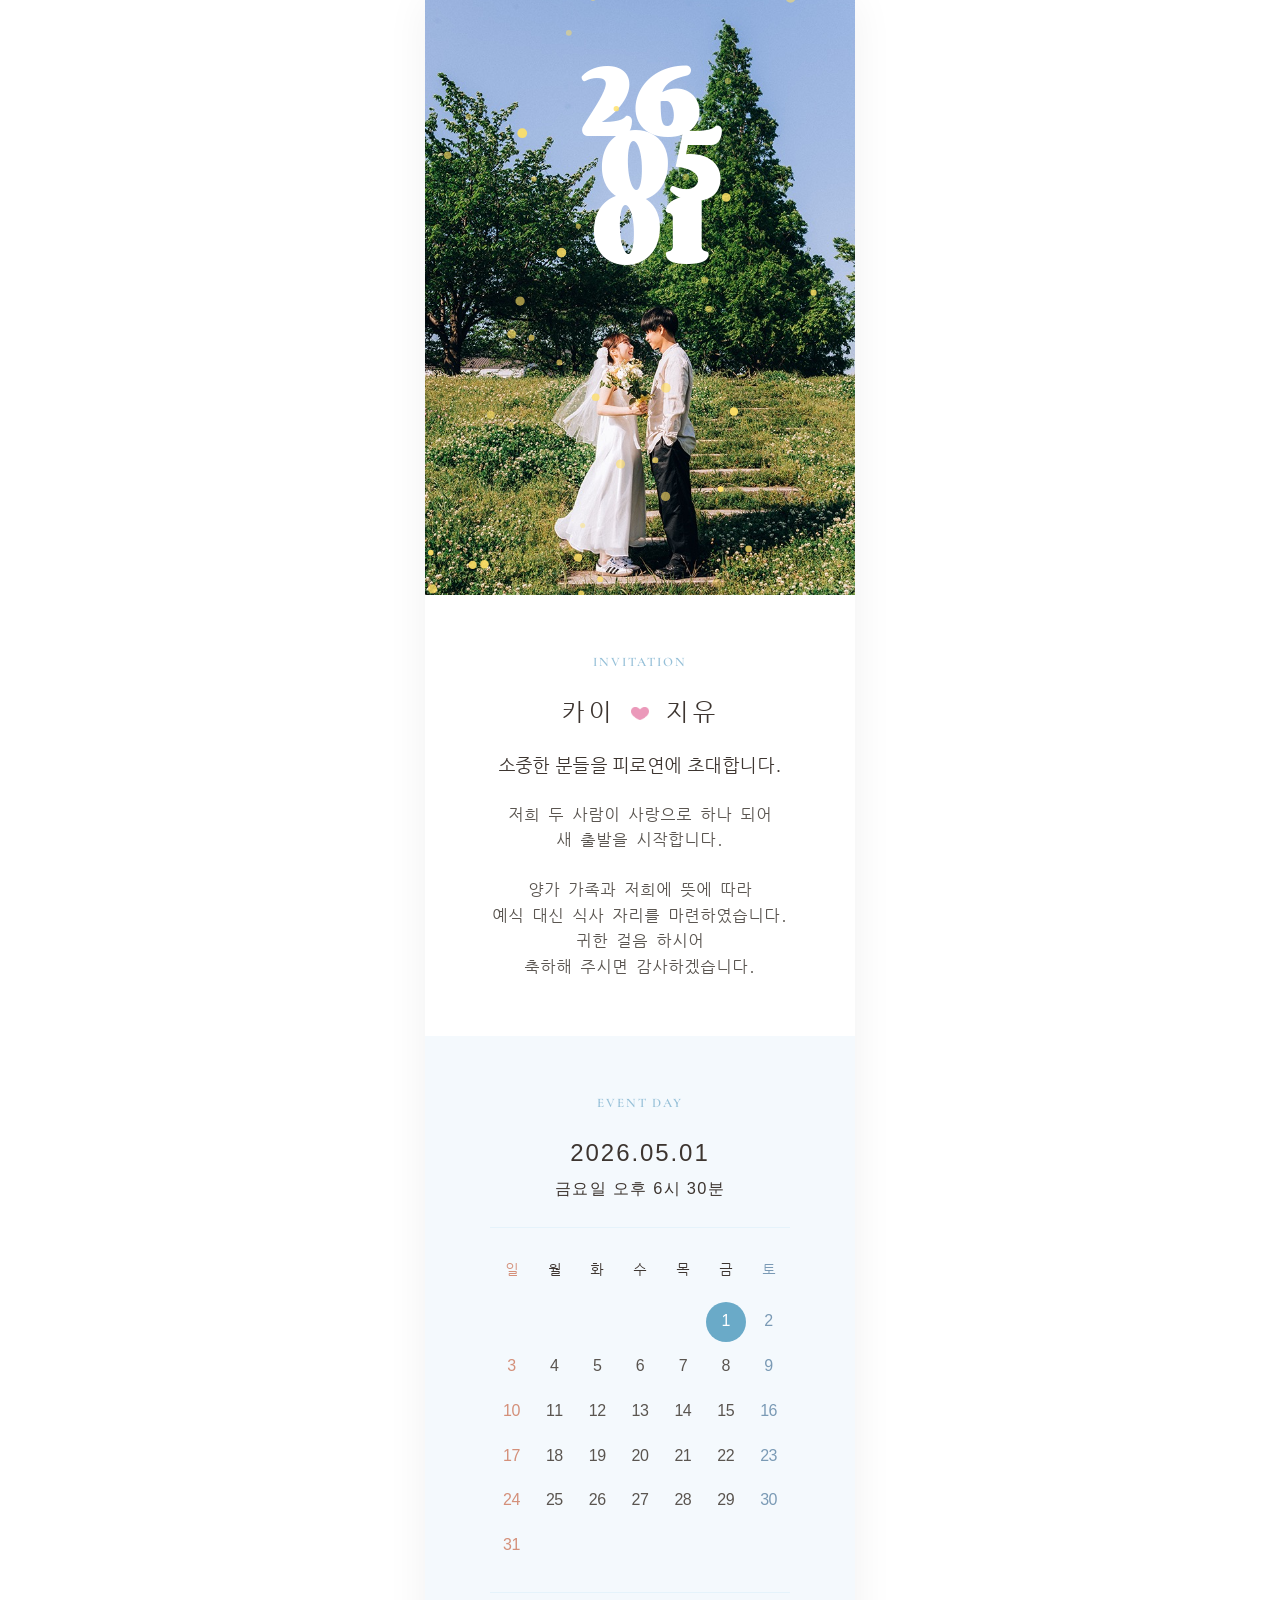
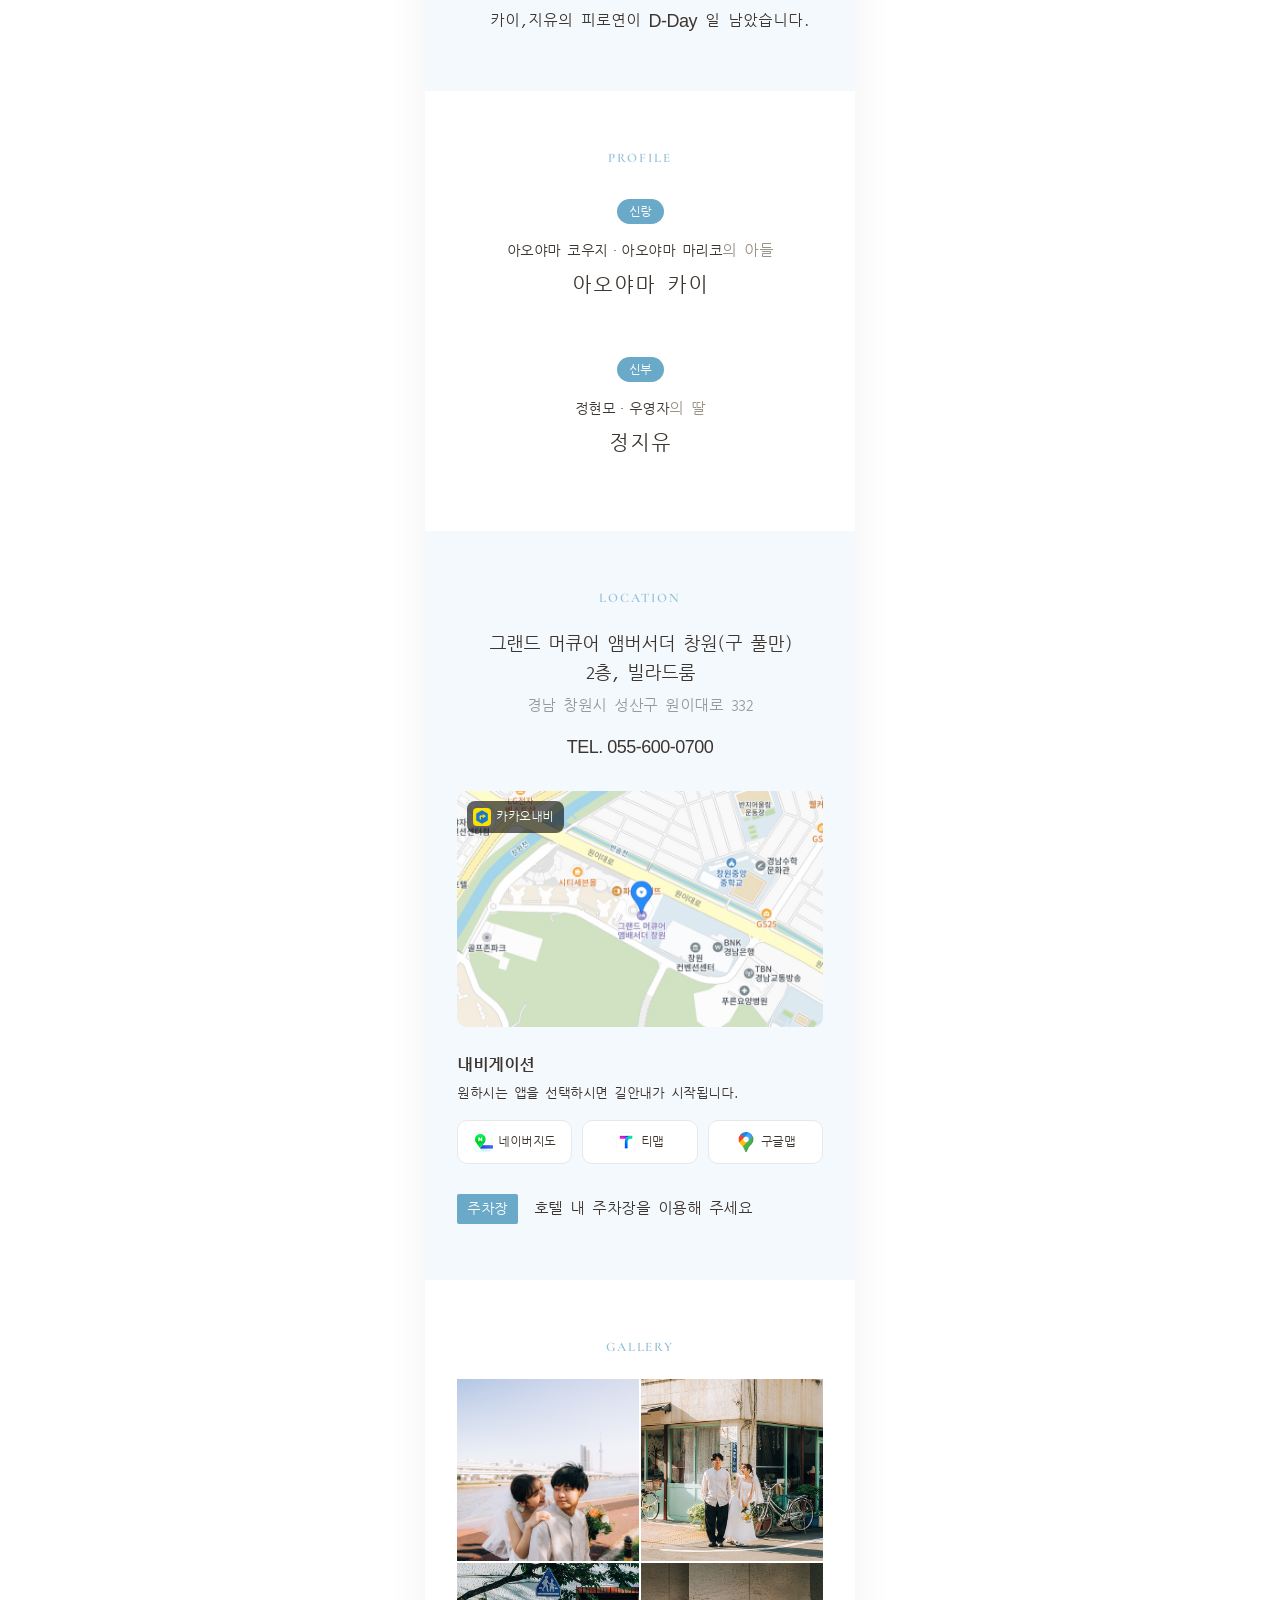
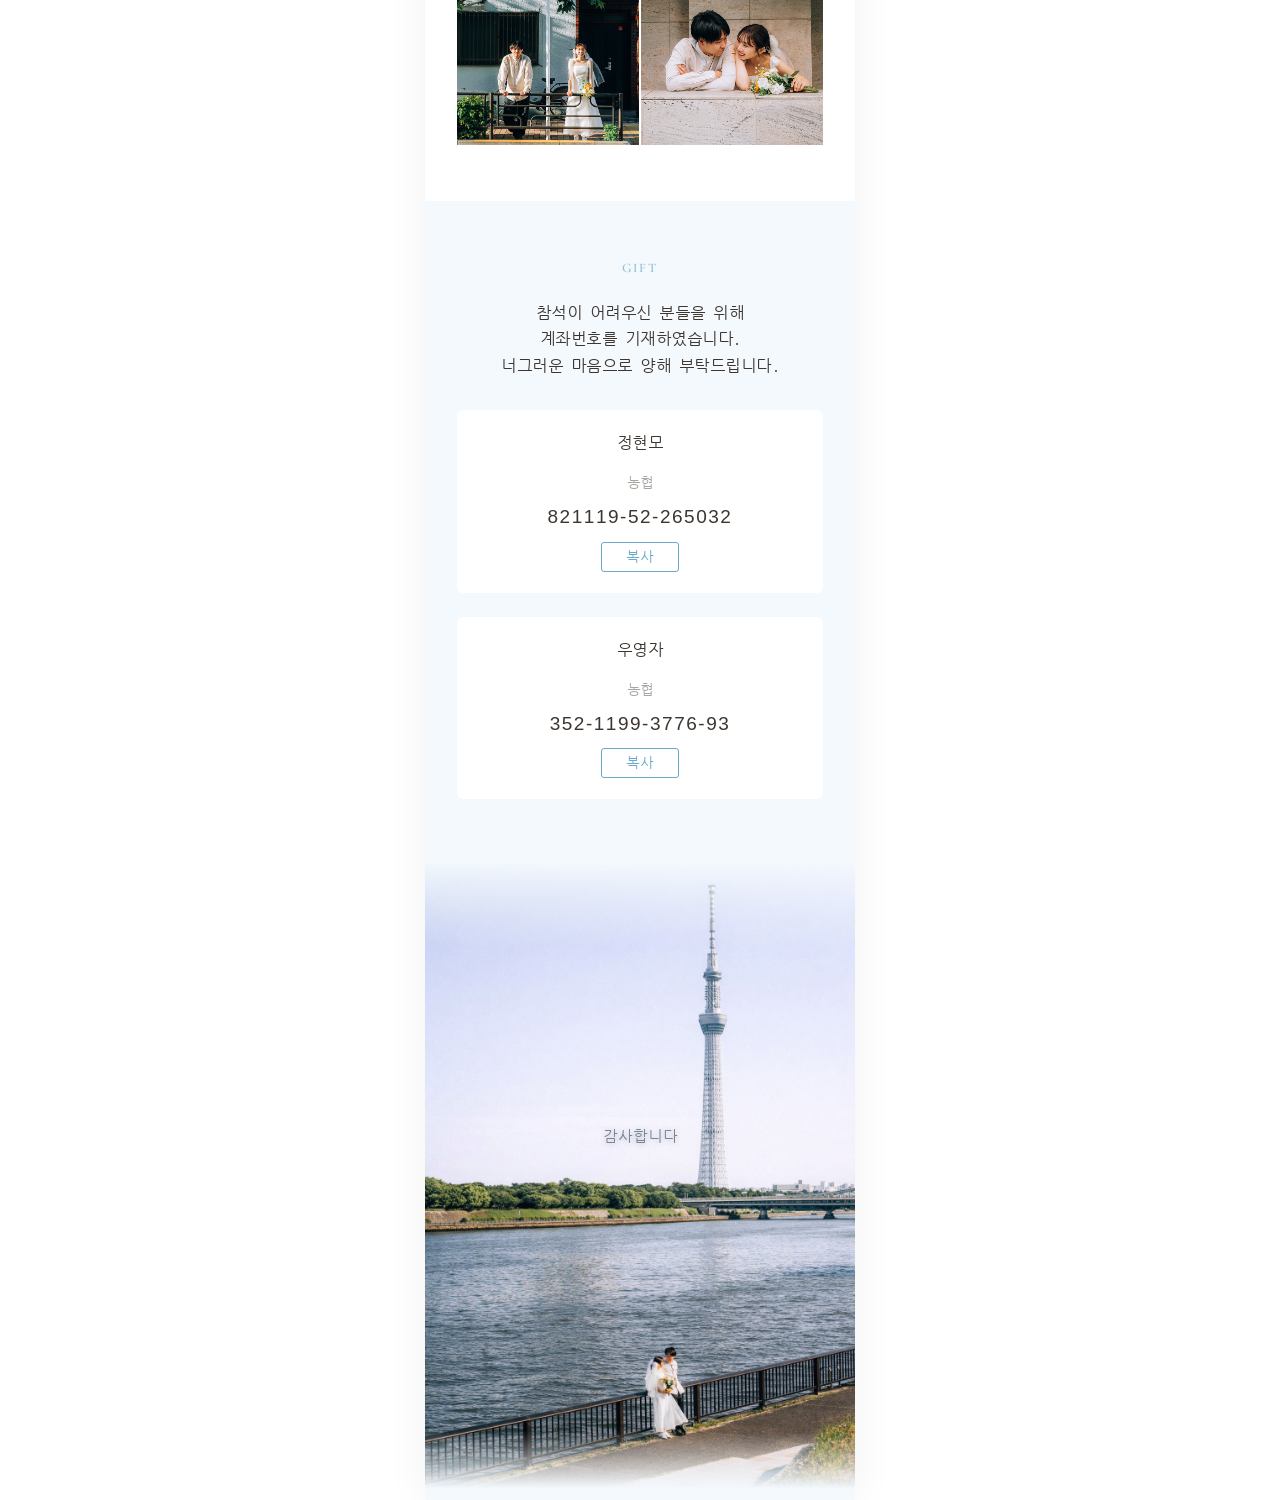
==== src/index.html @ 76d3a3c4 "fix: 가로 스크롤 차단 touch-action: pan-y 추가" ====
<!DOCTYPE html>
<html lang="ko">
<head>
  <meta charset="UTF-8">
  <meta name="viewport" content="width=device-width, initial-scale=1.0, maximum-scale=1.0, user-scalable=no">
  <meta name="format-detection" content="telephone=no">
  <title>피로연에 초대합니다</title>
  <meta name="description" content="아오야마카이♥정지유">
  <meta property="og:title" content="피로연에 초대합니다">
  <meta property="og:description" content="아오야마카이♥정지유">
  <meta property="og:type" content="website">
  <meta property="og:url" content="https://kaikai8812.github.io/marriageProject/">
  <meta property="og:image" content="https://kaikai8812.github.io/marriageProject/images/main.jpg">
  <link rel="icon" href="./images/heart.png" type="image/png">
  <link rel="preconnect" href="https://fonts.googleapis.com">
  <link rel="preconnect" href="https://fonts.gstatic.com" crossorigin>
  <link href="https://fonts.googleapis.com/css2?family=Cormorant+Garamond:ital,wght@0,300;0,400;0,500;1,300&family=Corben:wght@400;700&display=swap" rel="stylesheet">
  <link rel="stylesheet" href="style.css?v=33">
</head>
<body>
  <div class="wrapper">

    <!-- ===== カバー ===== -->
    <section id="cover">
      <div class="cover-photo">
        <canvas id="particles-canvas"></canvas>
        <div class="cover-photo-placeholder"></div>
        <div class="cover-date-overlay">
          <span>26</span>
          <span>05</span>
          <span>01</span>
        </div>
      </div>
    </section>

    <!-- ===== 挨拶 ===== -->
    <section id="greeting">
      <div class="fade-in">
        <p class="cover-label">INVITATION</p>
        <div class="cover-names">
          <span>카이</span>
          <img src="./images/heart.png" class="cover-heart" alt="♥">
          <span>지유</span>
        </div>
        <p class="cover-date">소중한 분들을 피로연에 초대합니다.</p>
        <div class="greeting-body">
          <p>
            저희 두 사람이 사랑으로 하나 되어<br>
            새 출발을 시작합니다.
          </p>
          <p>
            양가 가족과 저희에 뜻에 따라<br>
            예식 대신 식사 자리를 마련하였습니다.<br>
            귀한 걸음 하시어<br>
            축하해 주시면 감사하겠습니다.
          </p>
        </div>
      </div>
    </section>

    <!-- ===== カレンダー ===== -->
    <section id="calendar">
      <div class="fade-in">
      <h2 class="section-eng">EVENT DAY</h2>
      <p class="calendar-date-text">2026.05.01<br><span class="calendar-date-sub">금요일 오후 6시 30분</span></p>
      <div class="mini-calendar">
        <div class="cal-weekdays">
          <span class="sun">일</span><span>월</span><span>화</span><span>수</span><span>목</span><span>금</span><span class="sat">토</span>
        </div>
        <div class="cal-days">
          <span class="sun"></span><span></span><span></span><span></span><span></span><span>1</span><span class="sat">2</span>
          <span class="sun">3</span><span>4</span><span>5</span><span>6</span><span>7</span><span>8</span><span class="sat">9</span>
          <span class="sun">10</span><span>11</span><span>12</span><span>13</span><span>14</span><span>15</span><span class="sat">16</span>
          <span class="sun">17</span><span>18</span><span>19</span><span>20</span><span>21</span><span>22</span><span class="sat">23</span>
          <span class="sun">24</span><span>25</span><span>26</span><span>27</span><span>28</span><span>29</span><span class="sat">30</span>
          <span class="sun">31</span><span></span><span></span><span></span><span></span><span></span><span></span>
        </div>
      </div>
      <div class="countdown-inline">
        <span>카이,지유의 피로연이</span>
        <strong id="d-day">---</strong>
        <span>일 남았습니다.</span>
      </div>
      </div>
    </section>

    <!-- ===== プロフィール ===== -->
    <section id="profile">
      <div class="fade-in">
        <h2 class="section-eng">PROFILE</h2>

        <!-- 신랑 -->
        <div class="profile-card">
          <span class="couple-label">신랑</span>
          <p class="profile-parents"><span class="parent-name">아오야마 코우지·아오야마 마리코</span>의 아들</p>
          <p class="profile-person-name">아오야마 카이</p>
        </div>


        <!-- 신부 -->
        <div class="profile-card">
          <span class="couple-label">신부</span>
          <p class="profile-parents"><span class="parent-name">정현모·우영자</span>의 딸</p>
          <p class="profile-person-name">정지유</p>
        </div>

      </div>
    </section>

    <!-- ===== 式場案内 ===== -->
    <section id="location">
      <div class="fade-in">
      <h2 class="section-eng">LOCATION</h2>
      <h3 class="location-name">그랜드 머큐어 앰버서더 창원(구 풀만)<br>2층, 빌라드룸</h3>
      <p class="location-address">경남 창원시 성산구 원이대로 332</p>
      <p class="location-tel"><a href="tel:0556000700">TEL. 055-600-0700</a></p>
      <a class="map-preview" href="https://kko.to/2VuGNEzDp4" target="_blank">
        <img src="./images/map.jpg" class="map-img" alt="지도">
        <div class="map-label">
          <img src="./images/icon-kakao.png" class="map-label-icon" alt="">카카오내비
        </div>
      </a>
      <div class="map-nav-section">
        <p class="map-nav-title">내비게이션</p>
        <p class="map-nav-desc">원하시는 앱을 선택하시면 길안내가 시작됩니다.</p>
        <div class="map-buttons">
          <a class="map-btn" href="https://naver.me/GIIjkpR5" target="_blank">
            <img src="./images/icon-naver.png" class="map-btn-img" alt="네이버지도">네이버지도
          </a>
          <a class="map-btn" href="https://tmap.life/2360be5f" target="_blank">
            <img src="./images/icon-tmap.png" class="map-btn-img" alt="티맵">티맵
          </a>
          <a class="map-btn" href="https://maps.app.goo.gl/2uNRHxqVpG1D1JYB9?g_st=ic" target="_blank">
            <img src="./images/icon-google.png" class="map-btn-img" alt="구글맵">구글맵
          </a>
        </div>
      </div>
      <div class="location-access">
        <div class="access-item">
          <span class="access-label">주차장</span>
          <span>호텔 내 주차장을 이용해 주세요</span>
        </div>
      </div>
      </div>
    </section>

    <!-- ===== ギャラリー ===== -->
    <section id="gallery">
      <div class="fade-in">
      <h2 class="section-eng">GALLERY</h2>
      <div class="gallery-grid">
        <div class="gallery-item"><img src="./images/gallery1.jpg" alt="갤러리 사진 1"></div>
        <div class="gallery-item"><img src="./images/gallery2.jpg" alt="갤러리 사진 2"></div>
        <div class="gallery-item"><img src="./images/gallery3.jpg" alt="갤러리 사진 3"></div>
        <div class="gallery-item"><img src="./images/gallery4.jpg" alt="갤러리 사진 4"></div>
      </div>
      </div>
    </section>

    <!-- ===== ご祝儀 ===== -->
    <section id="account" style="background-color: #f4f9fd;">
      <div class="fade-in">
      <h2 class="section-eng">GIFT</h2>
      <p class="account-desc">참석이 어려우신 분들을 위해<br>계좌번호를 기재하였습니다.<br>너그러운 마음으로 양해 부탁드립니다.</p>
      <div class="account-list">
        <div class="account-row" style="background-color: #ffffff;">
          <p class="account-holder">정현모</p>
          <p class="account-bank">농협</p>
          <p class="account-number">821119-52-265032</p>
          <button class="copy-btn" data-copy="821119-52-265032">복사</button>
        </div>
        <div class="account-row" style="background-color: #ffffff;">
          <p class="account-holder">우영자</p>
          <p class="account-bank">농협</p>
          <p class="account-number">352-1199-3776-93</p>
          <button class="copy-btn" data-copy="352-1199-3776-93">복사</button>
        </div>
      </div>
      </div>
    </section>

    <!-- ===== フッター ===== -->
    <footer id="footer">
      <img src="./images/footer2.jpg" class="footer-bg" alt="">
      <p class="footer-thanks">감사합니다</p>
    </footer>

  </div>

  <!-- ===== 라이트박스 ===== -->
  <div id="lightbox" class="lightbox">
    <button class="lightbox-close" id="lightbox-close">&#10005;</button>
    <img id="lightbox-img" src="" alt="">
  </div>

  <script src="script.js?v=12"></script>
</body>
</html>
---- src/style.css ----
/* ===== 폰트 ===== */
@font-face {
  font-family: 'NanumGothicCoding';
  src: url('./fonts/NanumGothicCoding-Regular.ttf') format('truetype');
  font-weight: 400;
  font-style: normal;
}

@font-face {
  font-family: 'NanumGothicCoding';
  src: url('./fonts/NanumGothicCoding-Bold.ttf') format('truetype');
  font-weight: 700;
  font-style: normal;
}

/* ===== 리셋·공통 ===== */
*,
*::before,
*::after {
  margin: 0;
  padding: 0;
  box-sizing: border-box;
}

html {
  font-size: 20px;
  scroll-behavior: smooth;
  -webkit-text-size-adjust: 100%;
  background-color: #fff;
  margin: 0;
  padding: 0;
  overflow-x: hidden;
}

body {
  font-family: "NanumGothicCoding", sans-serif;
  color: #4a4a4a;
  background-color: #fff;
  font-weight: 400;
  line-height: 1.8;
  letter-spacing: -0.5px;
  -webkit-font-smoothing: antialiased;
  margin: 0;
  padding: 0;
  overflow-x: hidden;
  touch-action: pan-y;
}

img {
  max-width: 100%;
  height: auto;
  display: block;
}

button {
  font-family: inherit;
  cursor: pointer;
  border: none;
  background: none;
}

/* ===== ラッパー（モバイル幅に制限） ===== */
.wrapper {
  max-width: 430px;
  margin: 0 auto;
  background-color: #f4f9fd;
  min-height: 100vh;
  box-shadow: 0 0 40px rgba(0, 0, 0, 0.06);
  overflow: hidden;
}

/* ===== 共通パーツ ===== */
section {
  padding: 2.8rem 1.6rem;
  position: relative;
  z-index: 1;
  background-color: inherit;
  display: block;
  margin: 0;
}

.section-eng {
  font-family: "Cormorant Garamond", serif;
  font-weight: 600;
  font-size: 0.65rem;
  letter-spacing: 0.15em;
  text-align: center;
  color: #96c0d8;
  margin-bottom: 1rem;
}

.divider-icon {
  text-align: center;
  font-size: 0.7rem;
  color: #b8d8eb;
  margin-bottom: 2rem;
  letter-spacing: 0.2em;
}

/* ===== フェードインアニメーション ===== */
.fade-in {
  opacity: 0;
  transform: translateY(30px);
  transition: opacity 1s ease, transform 1s ease;
}

.fade-in.visible {
  opacity: 1;
  transform: translateY(0);
}

/* ===== カバー ===== */
#cover {
  padding: 0;
  text-align: center;
  position: -webkit-sticky;
  position: sticky;
  top: 0;
  z-index: 0;
  will-change: transform;
  transform: translateZ(0);
}

.cover-photo {
  width: 100%;
  overflow: hidden;
  position: relative;
}

#particles-canvas {
  position: absolute;
  top: 0;
  left: 0;
  width: 100%;
  height: 100%;
  pointer-events: none;
  z-index: 1;
}

.cover-photo-placeholder {
  width: 100%;
  aspect-ratio: 3 / 4.15;
  background: url('./images/main.jpg') center center / cover no-repeat;
}

.cover-date-overlay {
  position: absolute;
  top: 27%;
  left: 50%;
  transform: translate(-50%, -50%);
  display: flex;
  flex-direction: column;
  color: #fff;
  -webkit-font-smoothing: antialiased;
}

.cover-date-overlay span {
  font-family: "Corben", serif;
  font-size: 88px;
  font-weight: 700;
  line-height: 1;
  letter-spacing: -0.5px;
  margin: -12px 0;
}

.cover-date-overlay span:nth-child(2) {
  padding-left: 42px;
}

.cover-date-overlay span:nth-child(3) {
  padding-left: 22px;
}

.cover-text {
  display: none;
}

.cover-label {
  font-family: "Cormorant Garamond", serif;
  font-size: 0.65rem;
  letter-spacing: 0.15em;
  color: #96c0d8;
  margin-bottom: 0.9rem;
  font-weight: 600;
  text-align: center;
}

.cover-names {
  display: flex;
  justify-content: center;
  align-items: center;
  gap: 0.8rem;
  margin-bottom: 0.75rem;
  font-size: 1.2rem;
  font-weight: 400;
  letter-spacing: 0.12em;
  color: #3d3530;
}

.cover-heart {
  width: 18px;
  height: auto;
}

.cover-date {
  font-size: 18px;
  letter-spacing: -0.03em;
  word-spacing: -0.2em;
  color: rgb(61, 53, 48);
  margin-bottom: 20px;
  font-weight: 400;
  text-align: center;
}

.cover-venue {
  font-size: 0.72rem;
  color: #aaa09a;
  letter-spacing: 0.05em;
  font-weight: 300;
}

/* ===== 挨拶 ===== */
#greeting {
  text-align: center;
  background-color: #fff;
  padding-top: 56px;
}

.greeting-body {
  margin-bottom: 0;
}

.greeting-body p:last-child {
  margin-bottom: 0;
}

.greeting-body p {
  font-size: 0.8rem;
  font-weight: 400;
  line-height: 1.6;
  color: #5a5550;
  margin-bottom: 1.2rem;
  letter-spacing: 0;
}

.couple-label {
  display: inline-block;
  background-color: rgb(106, 170, 200);
  color: #fff;
  font-size: 12px;
  padding: 2px 12px;
  border-radius: 20px;
  margin-bottom: 6px;
}

.couple-parents {
  padding-top: 0;
  position: relative;
}

.couple-parents::before {
  content: '';
  display: block;
  width: 40px;
  height: 1px;
  background-color: #b8d8eb;
  margin: 1.6rem auto 1.6rem;
}

.couple-parents p {
  font-size: 0.72rem;
  color: rgb(170, 165, 160);
  line-height: 2;
  font-weight: 400;
}

.couple-parents p + p {
  margin-top: 48px;
}

.couple-parents strong {
  font-size: 0.8rem;
  font-weight: 400;
  color: #4a4540;
}

.parent-name {
  font-size: 0.72rem;
  color: rgb(61, 53, 48);
  font-weight: 400;
}

/* ===== カレンダー ===== */
#calendar {
  text-align: center;
}

.calendar-date-text {
  font-family: "Pretendard", sans-serif;
  font-size: 1.2rem;
  color: rgb(61, 53, 48);
  margin-bottom: 1.2rem;
  font-weight: 400;
  line-height: 1.4;
  letter-spacing: 0.08em;
}

.mini-calendar {
  max-width: 300px;
  margin: 0 auto 1.2rem;
  border-top: 1px solid #e5f3fb;
  padding-top: 1.2rem;
}

.cal-header {
  font-family: "Cormorant Garamond", serif;
  font-size: 0.85rem;
  letter-spacing: 0.15em;
  color: #6a6560;
  margin-bottom: 1rem;
  font-weight: 400;
}

.cal-weekdays,
.cal-days {
  display: grid;
  grid-template-columns: repeat(7, 1fr);
  text-align: center;
  align-items: center;
}

.cal-weekdays {
  margin-bottom: 0.5rem;
}

.calendar-date-sub {
  font-size: 0.82rem;
  letter-spacing: 0.08em;
}

.cal-weekdays span {
  font-size: 0.7rem;
  color: rgb(61, 53, 48);
  padding: 0.3rem 0;
  font-weight: 400;
}

.cal-weekdays .sun {
  color: #d4907a;
}

.cal-weekdays .sat {
  color: #7a9ab5;
}

.cal-days span {
  font-family: "Pretendard", sans-serif;
  font-size: 0.8rem;
  padding: 0.4rem 0;
  color: #5a5550;
  font-weight: 400;
}

.cal-days .sun {
  color: #d4907a;
}

.cal-days .sat {
  color: #7a9ab5;
}

.cal-days .today {
  position: relative;
}

/* 1日（피로연 당일）をハイライト */
.cal-days span:nth-child(6) {
  background-color: #6aaac8;
  color: #fff;
  border-radius: 50%;
  width: 40px;
  height: 40px;
  padding: 0;
  margin: 0 auto;
  font-weight: 400;
  display: flex;
  align-items: center;
  justify-content: center;
}

.countdown-inline {
  font-size: 15px;
  color: rgb(61, 53, 48);
  text-align: center;
  padding-top: 0.5rem;
  border-top: 1px solid #e5f3fb;
  max-width: 300px;
  margin: 0 auto;
  font-weight: 400;
  white-space: nowrap;
}

.countdown-inline span {
  letter-spacing: 0;
}

.countdown-inline strong {
  font-family: "Pretendard", sans-serif;
  font-size: 0.9rem;
  color: rgb(61, 53, 48);
  font-weight: 400;
  position: relative;
  top: 2px;
}

/* ===== ギャラリー ===== */
#gallery {
  background-color: #fff;
}

.gallery-grid {
  display: grid;
  grid-template-columns: repeat(2, 1fr);
  gap: 2px;
}

.gallery-placeholder {
  width: 100%;
  aspect-ratio: 1;
  background: linear-gradient(135deg, #ede8e2 0%, #e0d8d0 100%);
}

.gallery-item {
  cursor: pointer;
  aspect-ratio: 1;
  overflow: hidden;
}

.gallery-item img {
  width: 100%;
  height: 100%;
  object-fit: cover;
  display: block;
}

/* ===== 라이트박스 ===== */
.lightbox {
  display: none;
  position: fixed;
  inset: 0;
  background: rgba(0, 0, 0, 0.88);
  z-index: 1000;
  align-items: center;
  justify-content: center;
}

.lightbox.active {
  display: flex;
}

.lightbox img {
  max-width: 100vw;
  max-height: 88vh;
  width: 100vw;
  object-fit: contain;
}

.lightbox-close {
  position: absolute;
  top: 20px;
  right: 20px;
  width: 40px;
  height: 40px;
  border-radius: 50%;
  background: rgba(255, 255, 255, 0.2);
  color: #fff;
  font-size: 16px;
  display: flex;
  align-items: center;
  justify-content: center;
  cursor: pointer;
  border: none;
}

/* ===== 式場案内 ===== */
#location {
  text-align: center;
}

.location-name {
  font-size: 18px;
  font-weight: 400;
  color: #3d3530;
  margin-bottom: 0.2rem;
  line-height: 1.6;
  letter-spacing: -1px;
}

.location-hall {
  font-size: 0.8rem;
  color: #9a958f;
  margin-bottom: 0.8rem;
  font-weight: 400;
}

.location-address {
  font-size: 0.75rem;
  color: #999999;
  margin-bottom: 12px;
  font-weight: 400;
}

.location-tel {
  font-family: "Pretendard", sans-serif;
  font-size: 18px;
  color: rgb(61, 53, 48);
  margin-bottom: 28px;
}

.location-tel a {
  color: rgb(61, 53, 48);
  text-decoration: none;
}
  margin-bottom: 1.5rem;
}

.location-map {
  margin-bottom: 1.5rem;
}

.map-preview {
  display: block;
  position: relative;
  width: 100%;
  border-radius: 10px;
  overflow: hidden;
  margin-bottom: 24px;
  text-decoration: none;
}

.map-img {
  width: 100%;
  height: auto;
  display: block;
}

.map-label {
  position: absolute;
  top: 10px;
  left: 10px;
  display: flex;
  align-items: center;
  gap: 5px;
  background-color: rgba(0, 0, 0, 0.6);
  border-radius: 8px;
  padding: 5px 10px 5px 6px;
  font-size: 12px;
  color: #ffffff;
  font-weight: 400;
  font-family: "NanumGothicCoding", sans-serif;
}

.map-label-icon {
  width: 18px !important;
  height: 18px !important;
  max-width: 18px !important;
  max-height: 18px !important;
  object-fit: contain;
  border-radius: 4px;
  display: inline-block !important;
  flex-shrink: 0;
}

.map-nav-section {
  text-align: left;
  margin-bottom: 1.5rem;
}

.map-nav-title {
  font-size: 16px;
  font-weight: 600;
  color: #3d3530;
  margin-bottom: 4px;
}

.map-nav-desc {
  font-size: 13px;
  color: rgb(61, 53, 48);
  margin-bottom: 0.8rem;
  font-weight: 400;
  line-height: 1.5;
}

.map-buttons {
  display: flex;
  gap: 0.5rem;
}

.map-btn {
  flex: 1;
  display: flex;
  align-items: center;
  justify-content: center;
  gap: 5px;
  height: 44px;
  border-radius: 10px;
  background-color: #ffffff;
  border: 1px solid #e8e8e8;
  font-size: 12px;
  color: #3d3530;
  font-weight: 400;
  text-decoration: none;
  font-family: "NanumGothicCoding", sans-serif;
  white-space: nowrap;
}

.map-btn-img {
  width: 20px !important;
  height: 20px !important;
  object-fit: contain;
  flex-shrink: 0;
  display: block;
}

.location-access {
  text-align: left;
  display: flex;
  flex-direction: column;
  gap: 0.6rem;
}

.access-item {
  display: flex;
  align-items: baseline;
  gap: 0.8rem;
  font-size: 0.75rem;
  color: rgb(61, 53, 48);
  font-weight: 400;
}

.access-label {
  font-size: 0.68rem;
  color: #fff;
  background-color: #6aaac8;
  padding: 0.15rem 0.5rem;
  border-radius: 2px;
  flex-shrink: 0;
  font-weight: 400;
}

/* ===== ご祝儀 ===== */
#account {
  background-color: #fff;
  text-align: center;
}

.account-desc {
  font-size: 0.78rem;
  color: rgb(61, 53, 48);
  margin-bottom: 1.5rem;
  line-height: 1.7;
  font-weight: 400;
}

.account-tabs {
  display: flex;
  justify-content: center;
  gap: 0;
  margin-bottom: 1.5rem;
  border: 1px solid #d8eef8;
  border-radius: 4px;
  overflow: hidden;
}

.account-tab {
  flex: 1;
  padding: 0.6rem 0;
  font-size: 0.78rem;
  color: #aaa5a0;
  background-color: transparent;
  transition: all 0.3s ease;
  font-weight: 400;
}

.account-tab.active {
  background-color: #b8d8eb;
  color: #fff;
  font-weight: 400;
}

.account-content.hidden {
  display: none;
}

.account-list {
  display: flex;
  flex-direction: column;
  gap: 1.2rem;
}

.account-row {
  padding: 1rem;
  background-color: #f2f8fd;
  border-radius: 6px;
}

.account-bank {
  font-size: 0.72rem;
  color: #aaa5a0;
  margin-bottom: 0.2rem;
}

.account-number {
  font-family: "Pretendard", sans-serif;
  font-size: 0.95rem;
  color: rgb(61, 53, 48);
  letter-spacing: 0.08em;
  margin-bottom: 0.1rem;
}

.account-holder {
  font-size: 0.78rem;
  color: rgb(61, 53, 48);
  margin-bottom: 0.6rem;
  font-weight: 400;
}

.copy-btn {
  font-size: 0.7rem;
  color: rgb(106, 170, 200);
  background-color: #fff;
  border: 1px solid rgb(106, 170, 200);
  padding: 0.35rem 1.2rem;
  border-radius: 3px;
  transition: all 0.2s ease;
}

.copy-btn:active {
  background-color: #b8d8eb;
  color: #fff;
  border-color: #b8d8eb;
}

/* ===== フッター ===== */
#footer {
  position: relative;
  display: flex;
  align-items: center;
  justify-content: center;
  overflow: hidden;
  background-color: #fff;
}

.footer-bg {
  width: 100%;
  height: auto;
  display: block;
}


.footer-thanks {
  position: absolute;
  z-index: 2;
  font-family: "NanumGothicCoding", sans-serif;
  font-size: 14.5px;
  font-weight: 400;
  color: #738899;
  letter-spacing: 0;
  text-shadow: 0 1px 6px rgba(0, 0, 0, 0.25);
  transform: translateY(-40px);
}

/* ===== 프로필 섹션 ===== */
#profile {
  background-color: #ffffff;
}

.profile-card {
  text-align: center;
  margin-bottom: 48px;
}

.profile-card:last-child {
  margin-bottom: 0;
}

.profile-card .couple-label {
  display: inline-block;
  margin-bottom: 0.8rem;
}

.profile-parents {
  font-size: 0.75rem;
  color: #9b9287;
  margin-bottom: 0.3rem;
  line-height: 1.5;
}

.profile-person-name {
  font-size: 1rem;
  font-weight: 400;
  line-height: 32px;
  color: #3d3530;
  letter-spacing: 0.05em;
  margin-bottom: 0.8rem;
}

.profile-photo {
  width: 70%;
  aspect-ratio: 1 / 1;
  overflow: hidden;
  margin: 0 auto 0.8rem;
}

.profile-photo img {
  width: 100%;
  height: 100%;
  object-fit: cover;
  object-position: center top;
}

.profile-info {
  font-size: 0.75rem;
  color: #5a5047;
  line-height: 2;
  letter-spacing: 0;
}

.profile-comment {
  font-size: 0.75rem;
  color: #9b9287;
  margin-top: 1rem;
  font-style: italic;
  letter-spacing: 0;
  line-height: 24px;
}

.profile-separator {
  width: 60px;
  height: 1px;
  background-color: #6aaac8;
  margin: 2.5rem auto;
}
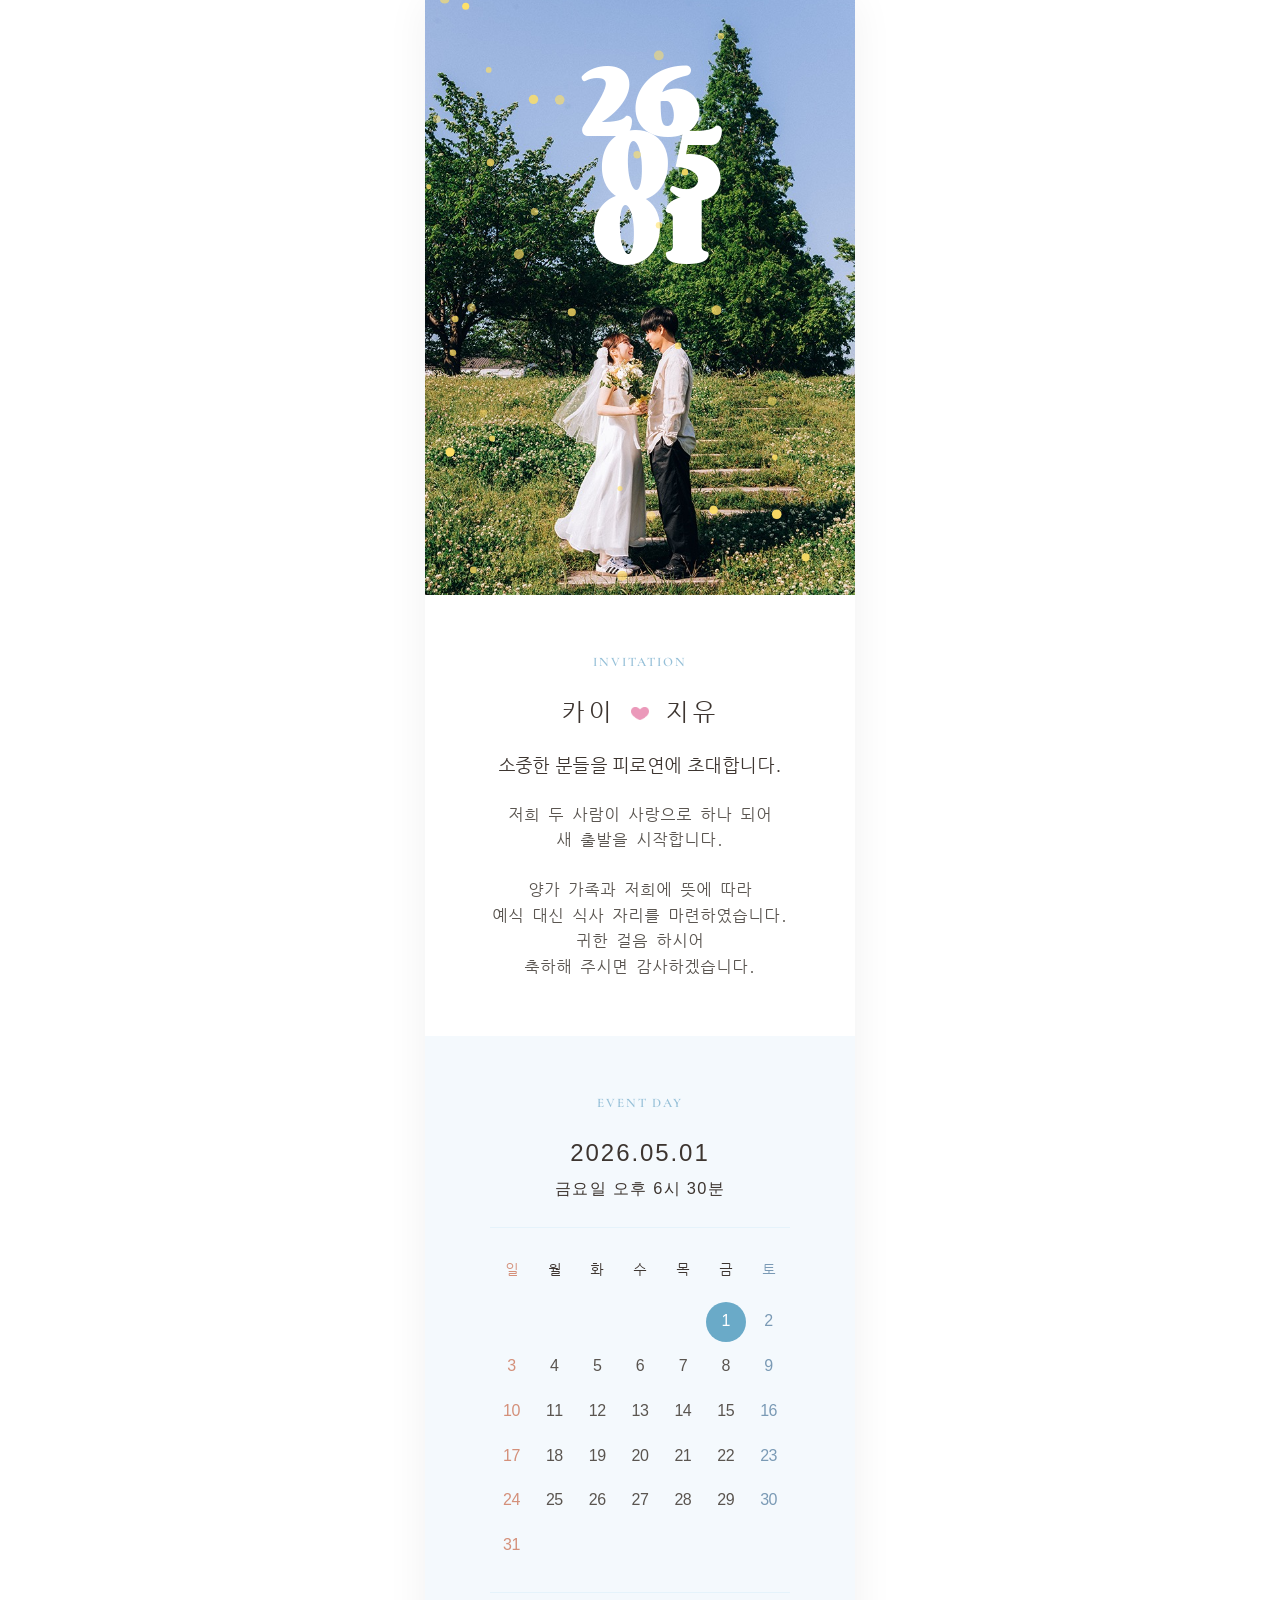
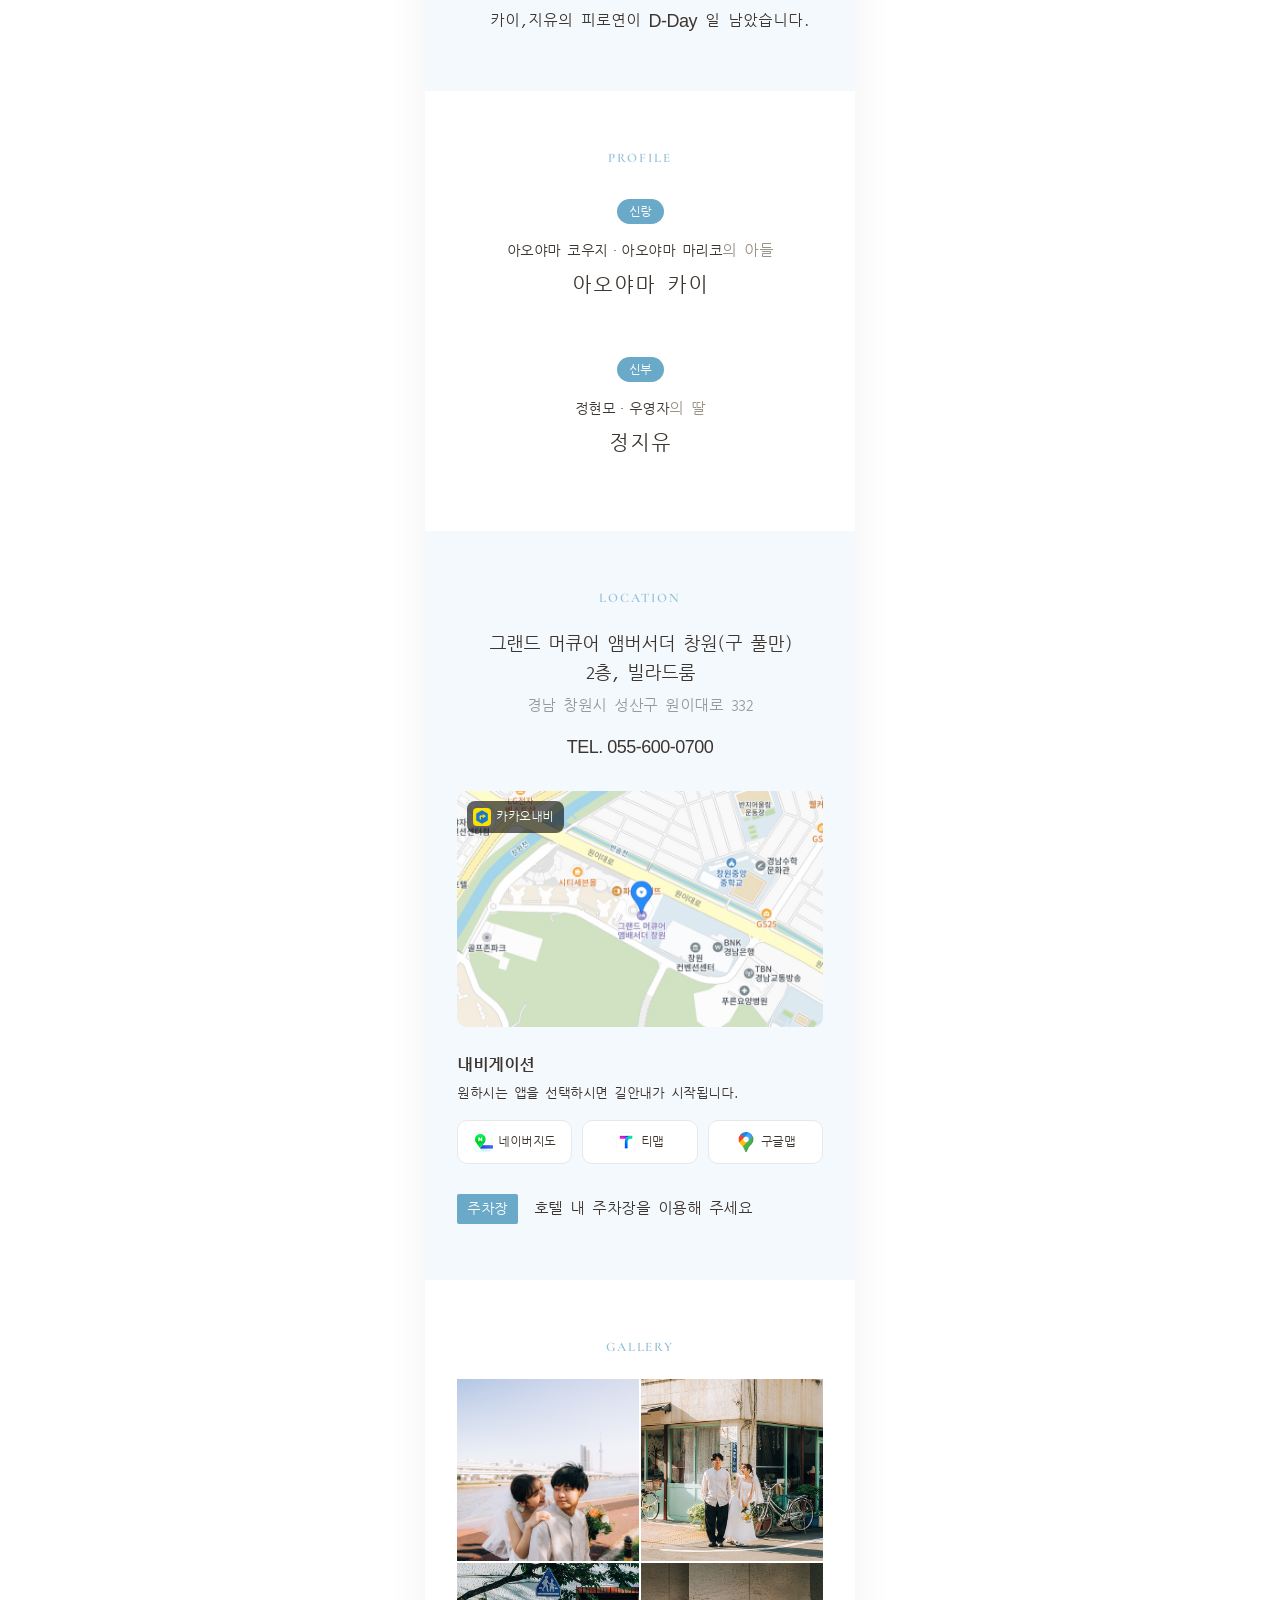
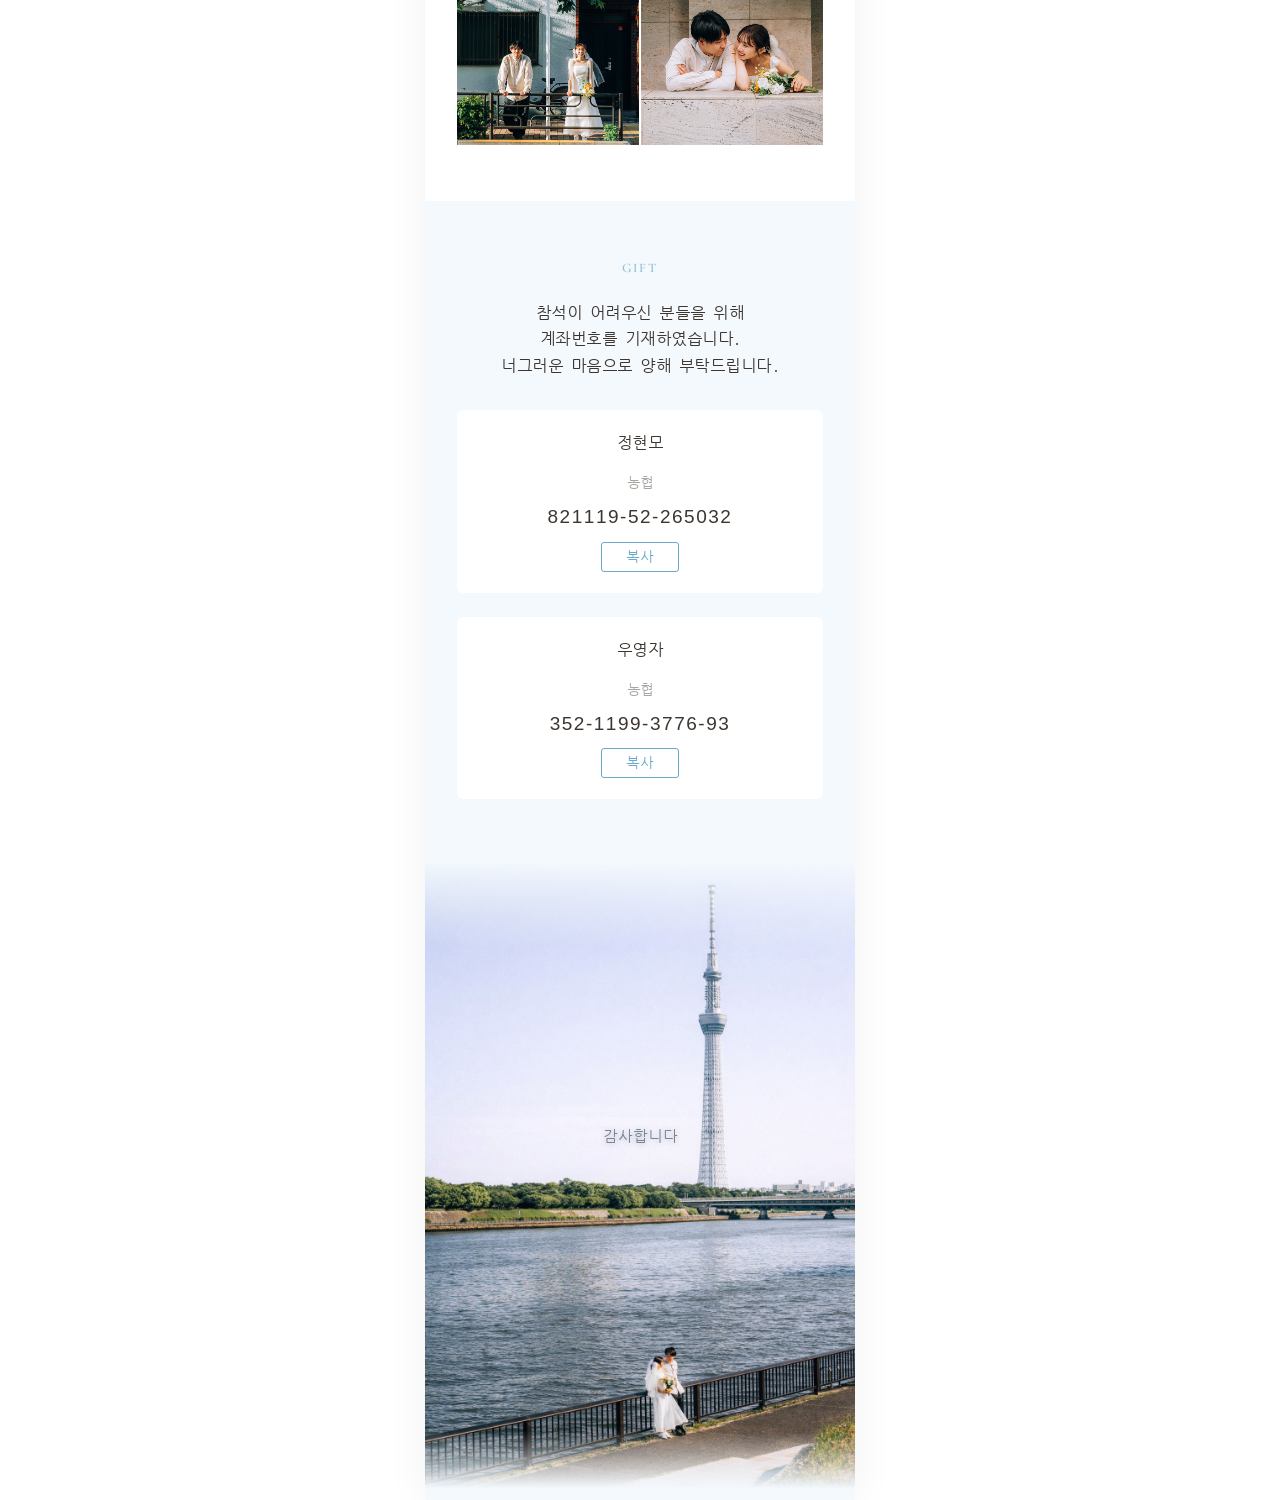
==== commit 295e1632: "fix: 라이트박스 열고 닫을 때 스크롤 위치 유지" ====
--- a/src/index.html
+++ b/src/index.html
@@ -193,6 +193,6 @@
     <img id="lightbox-img" src="" alt="">
   </div>
 
-  <script src="script.js?v=12"></script>
+  <script src="script.js?v=13"></script>
 </body>
 </html>
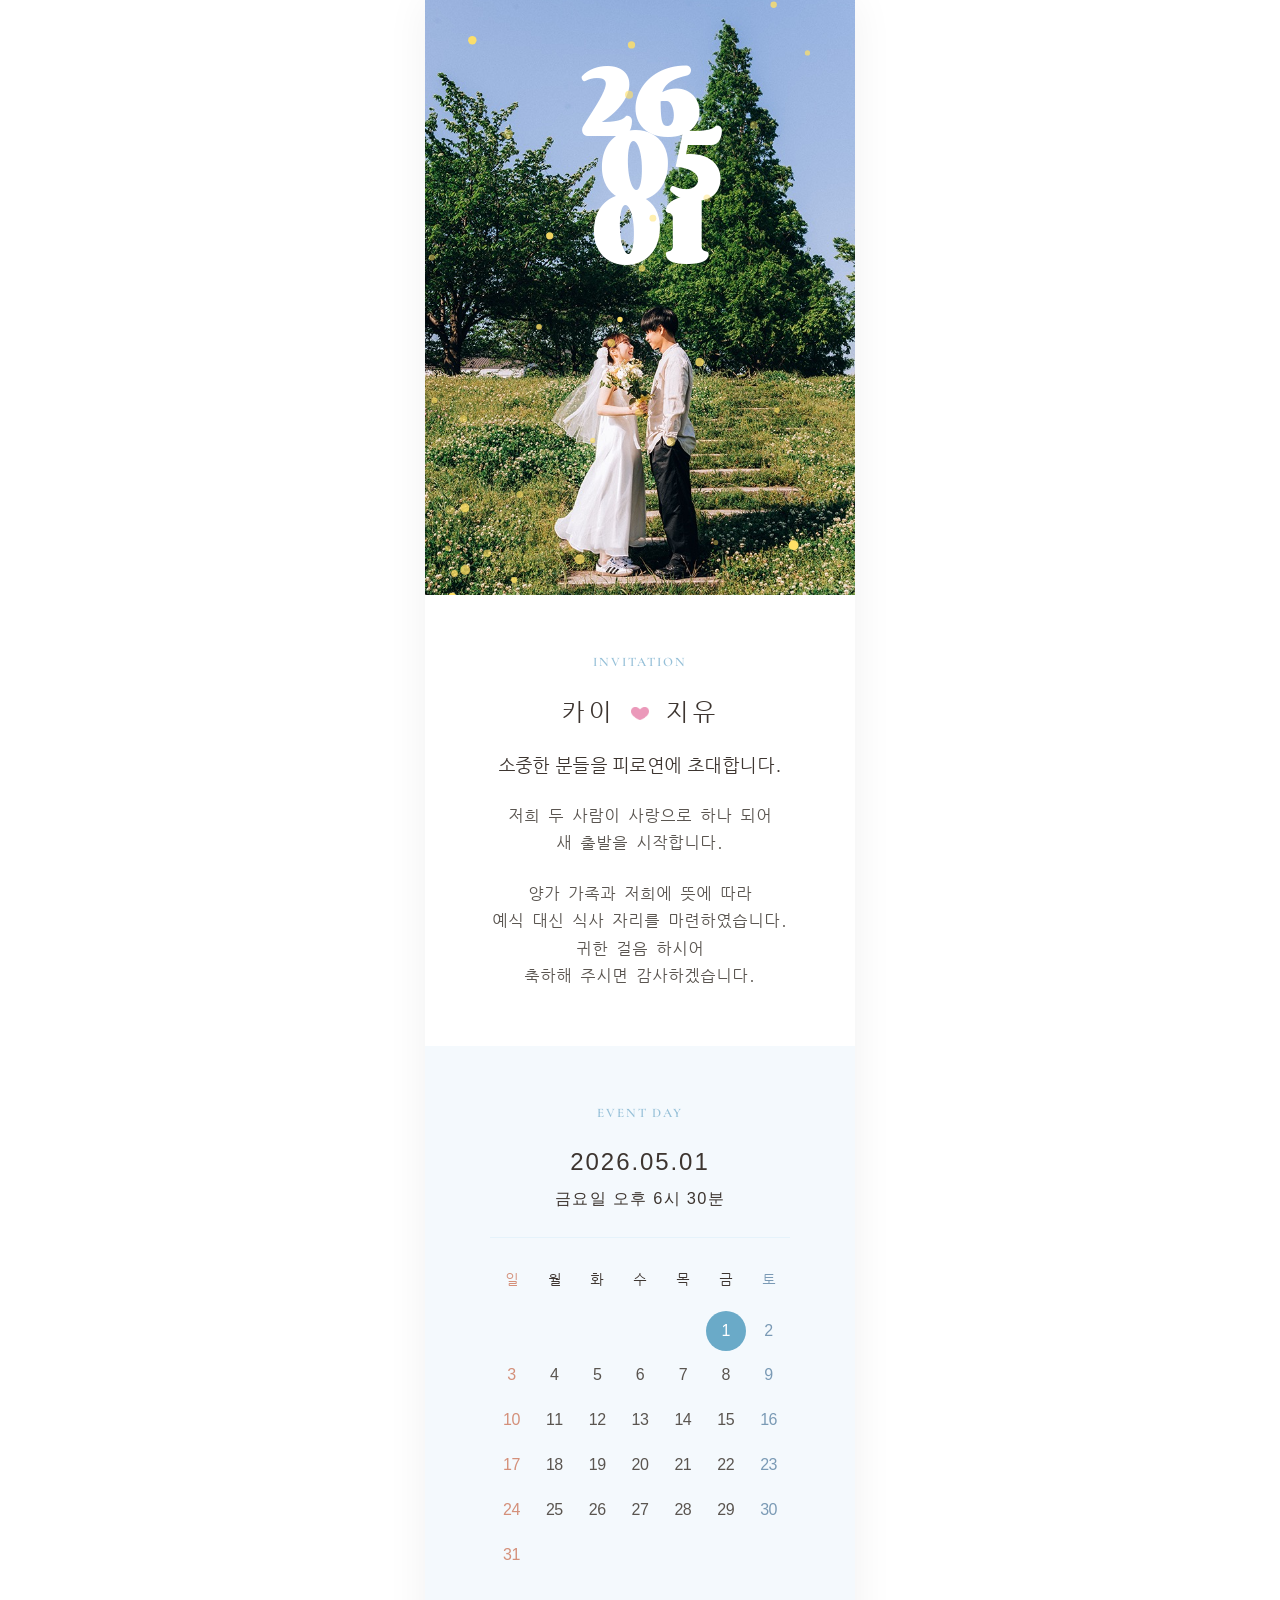
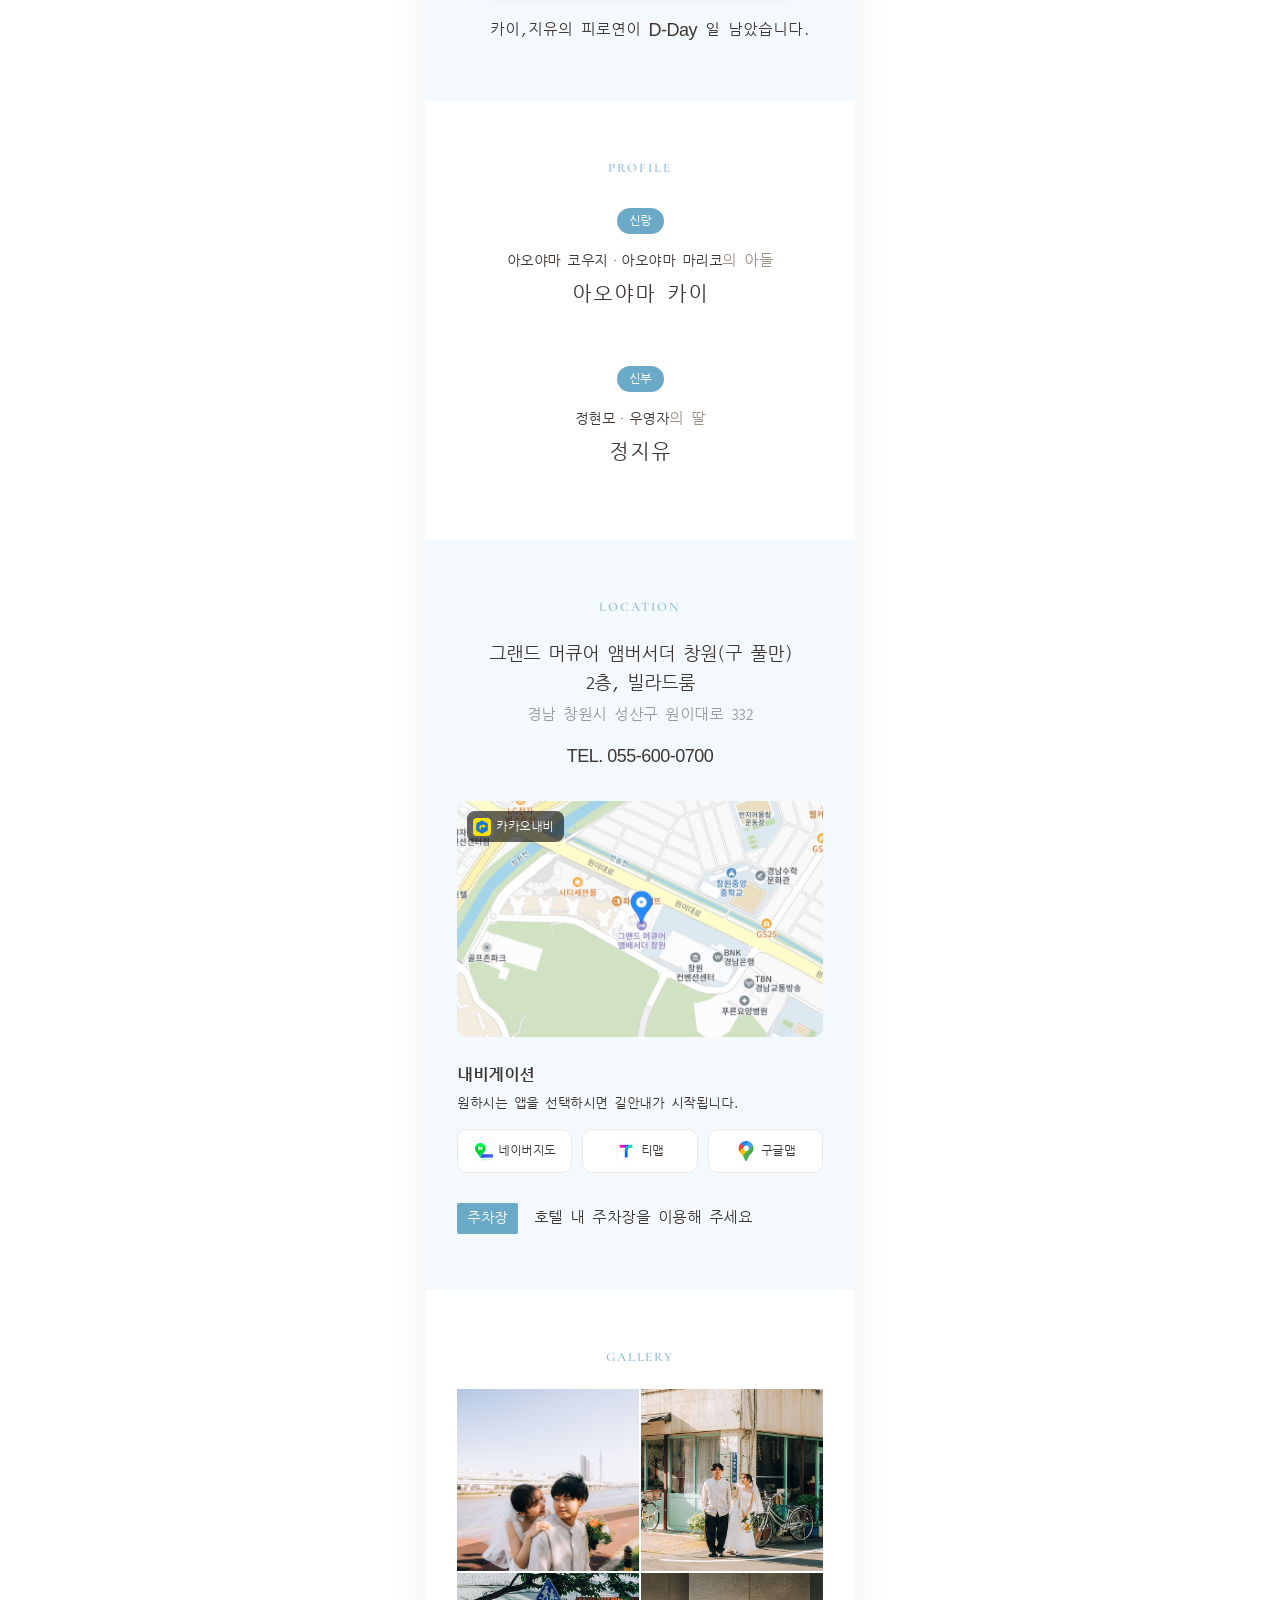
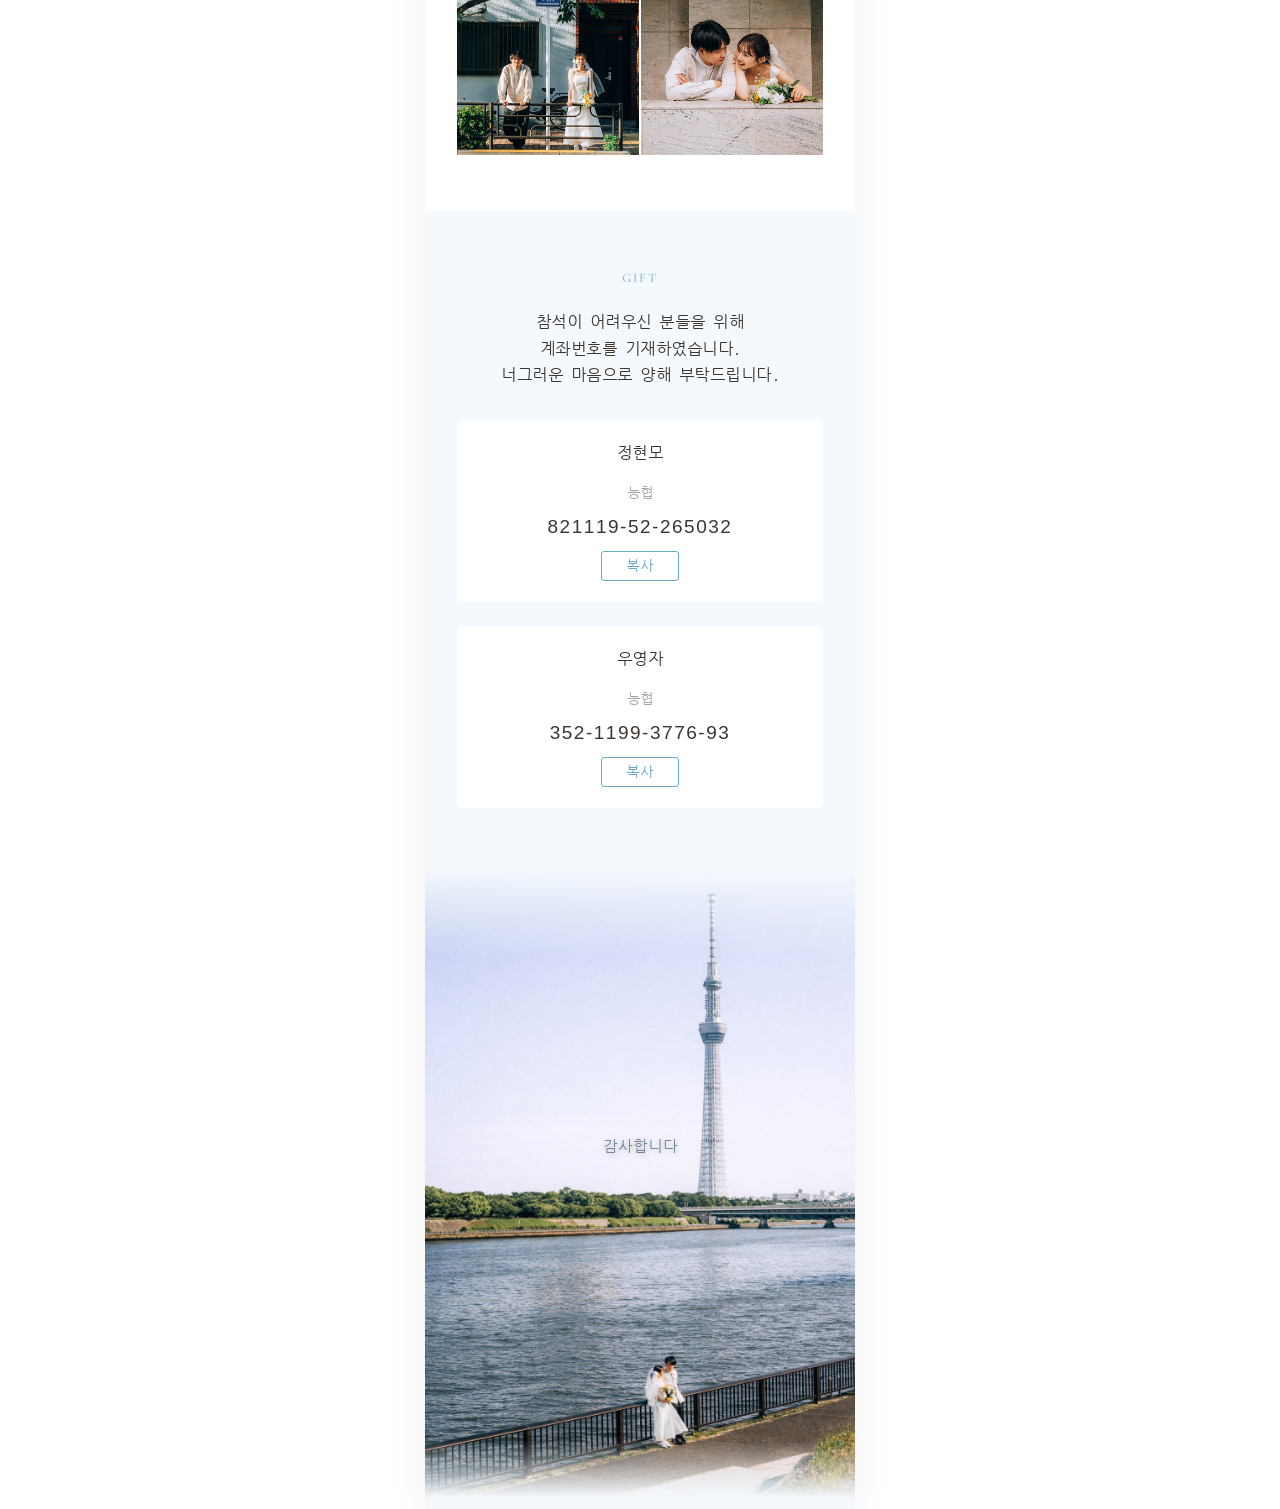
==== commit 340b5a1d: "fix: greeting-body line-height 1.7" ====
--- a/src/index.html
+++ b/src/index.html
@@ -15,7 +15,7 @@
   <link rel="preconnect" href="https://fonts.googleapis.com">
   <link rel="preconnect" href="https://fonts.gstatic.com" crossorigin>
   <link href="https://fonts.googleapis.com/css2?family=Cormorant+Garamond:ital,wght@0,300;0,400;0,500;1,300&family=Corben:wght@400;700&display=swap" rel="stylesheet">
-  <link rel="stylesheet" href="style.css?v=33">
+  <link rel="stylesheet" href="style.css?v=34">
 </head>
 <body>
   <div class="wrapper">
--- a/src/style.css
+++ b/src/style.css
@@ -237,7 +237,7 @@
 .greeting-body p {
   font-size: 0.8rem;
   font-weight: 400;
-  line-height: 1.6;
+  line-height: 1.7;
   color: #5a5550;
   margin-bottom: 1.2rem;
   letter-spacing: 0;
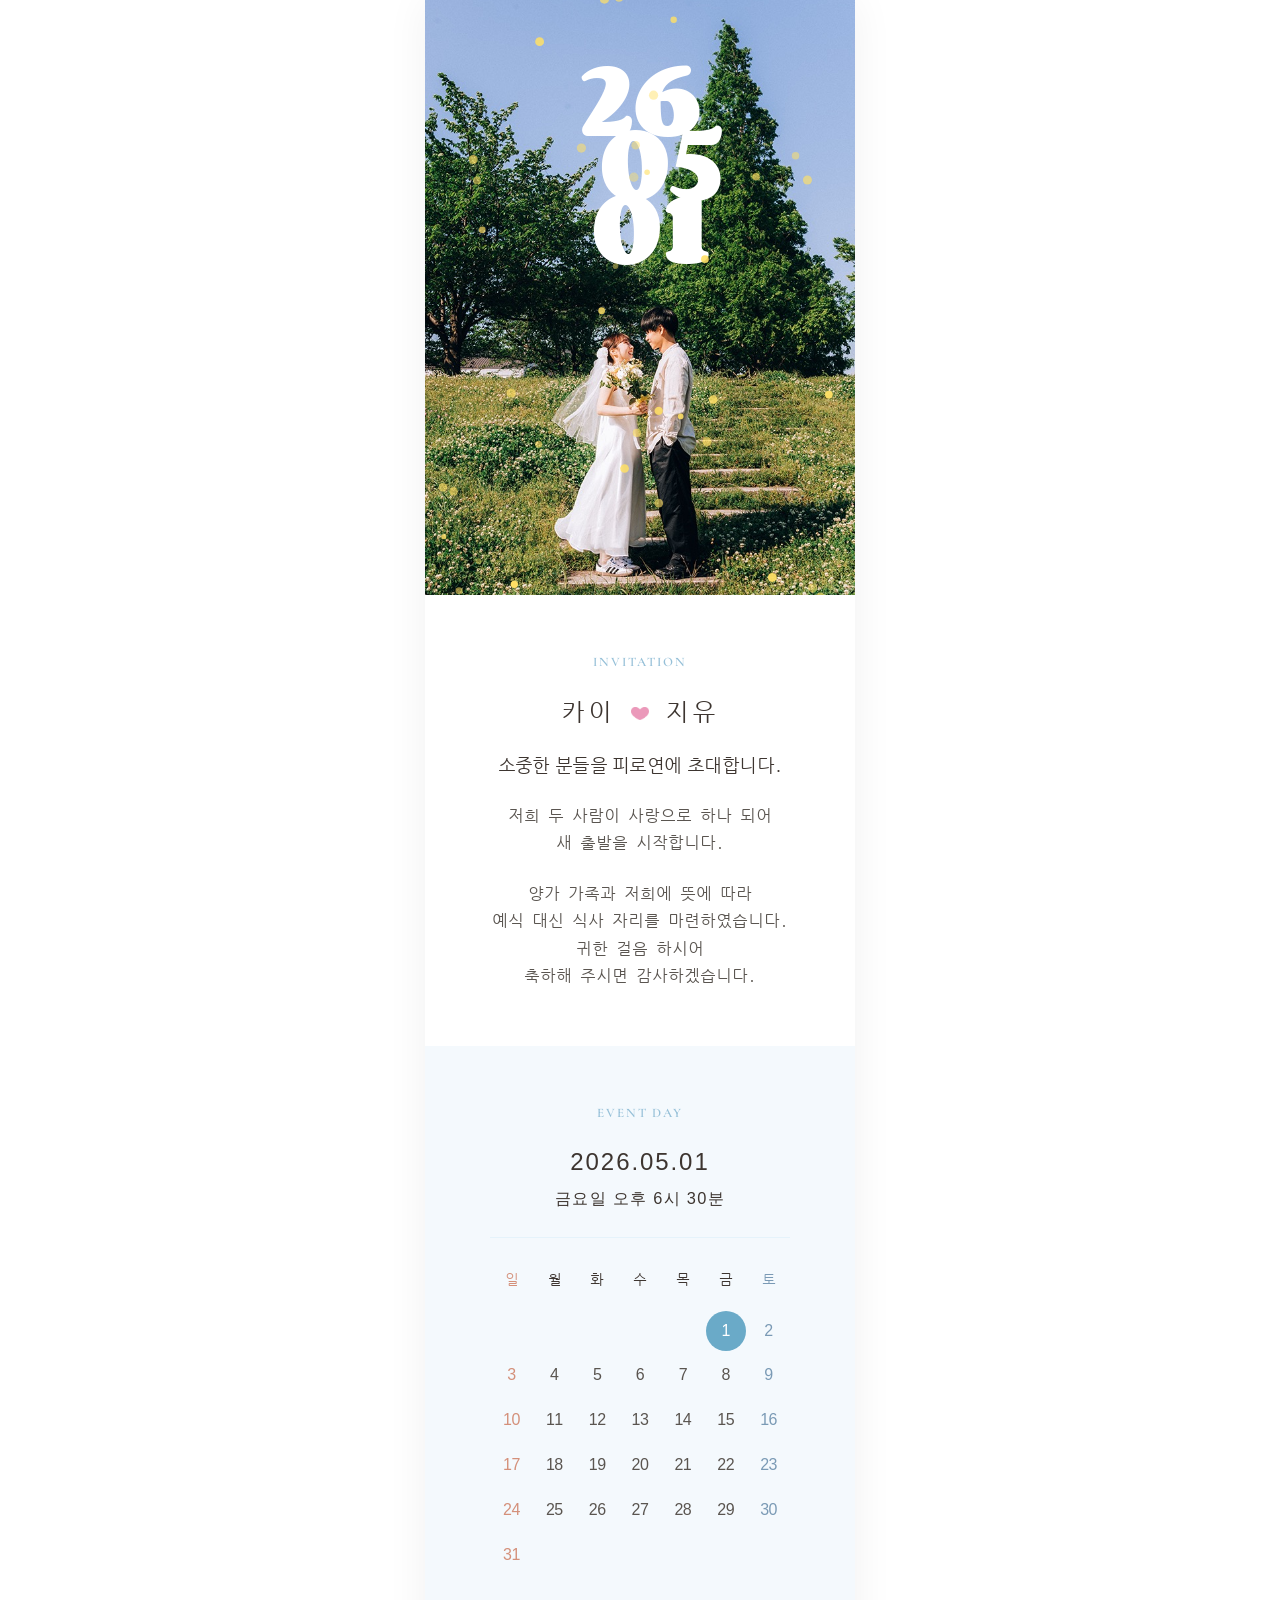
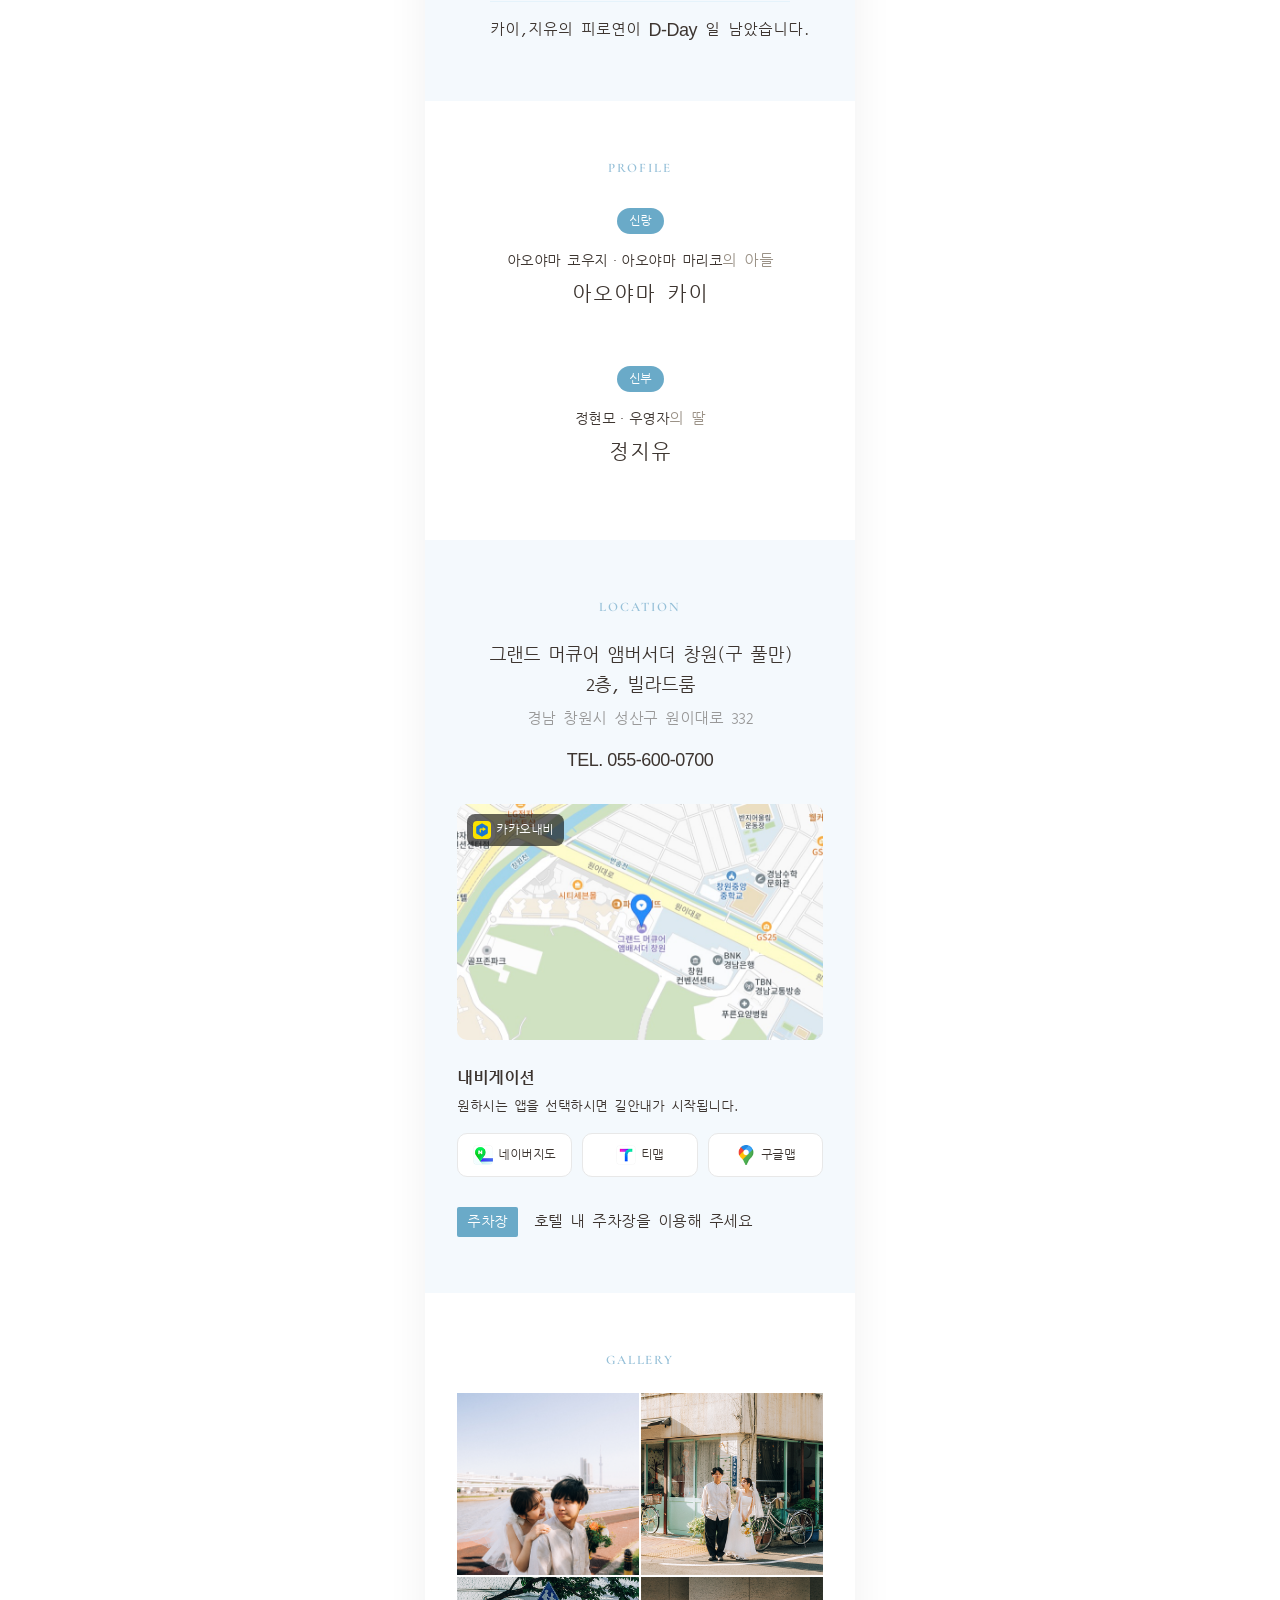
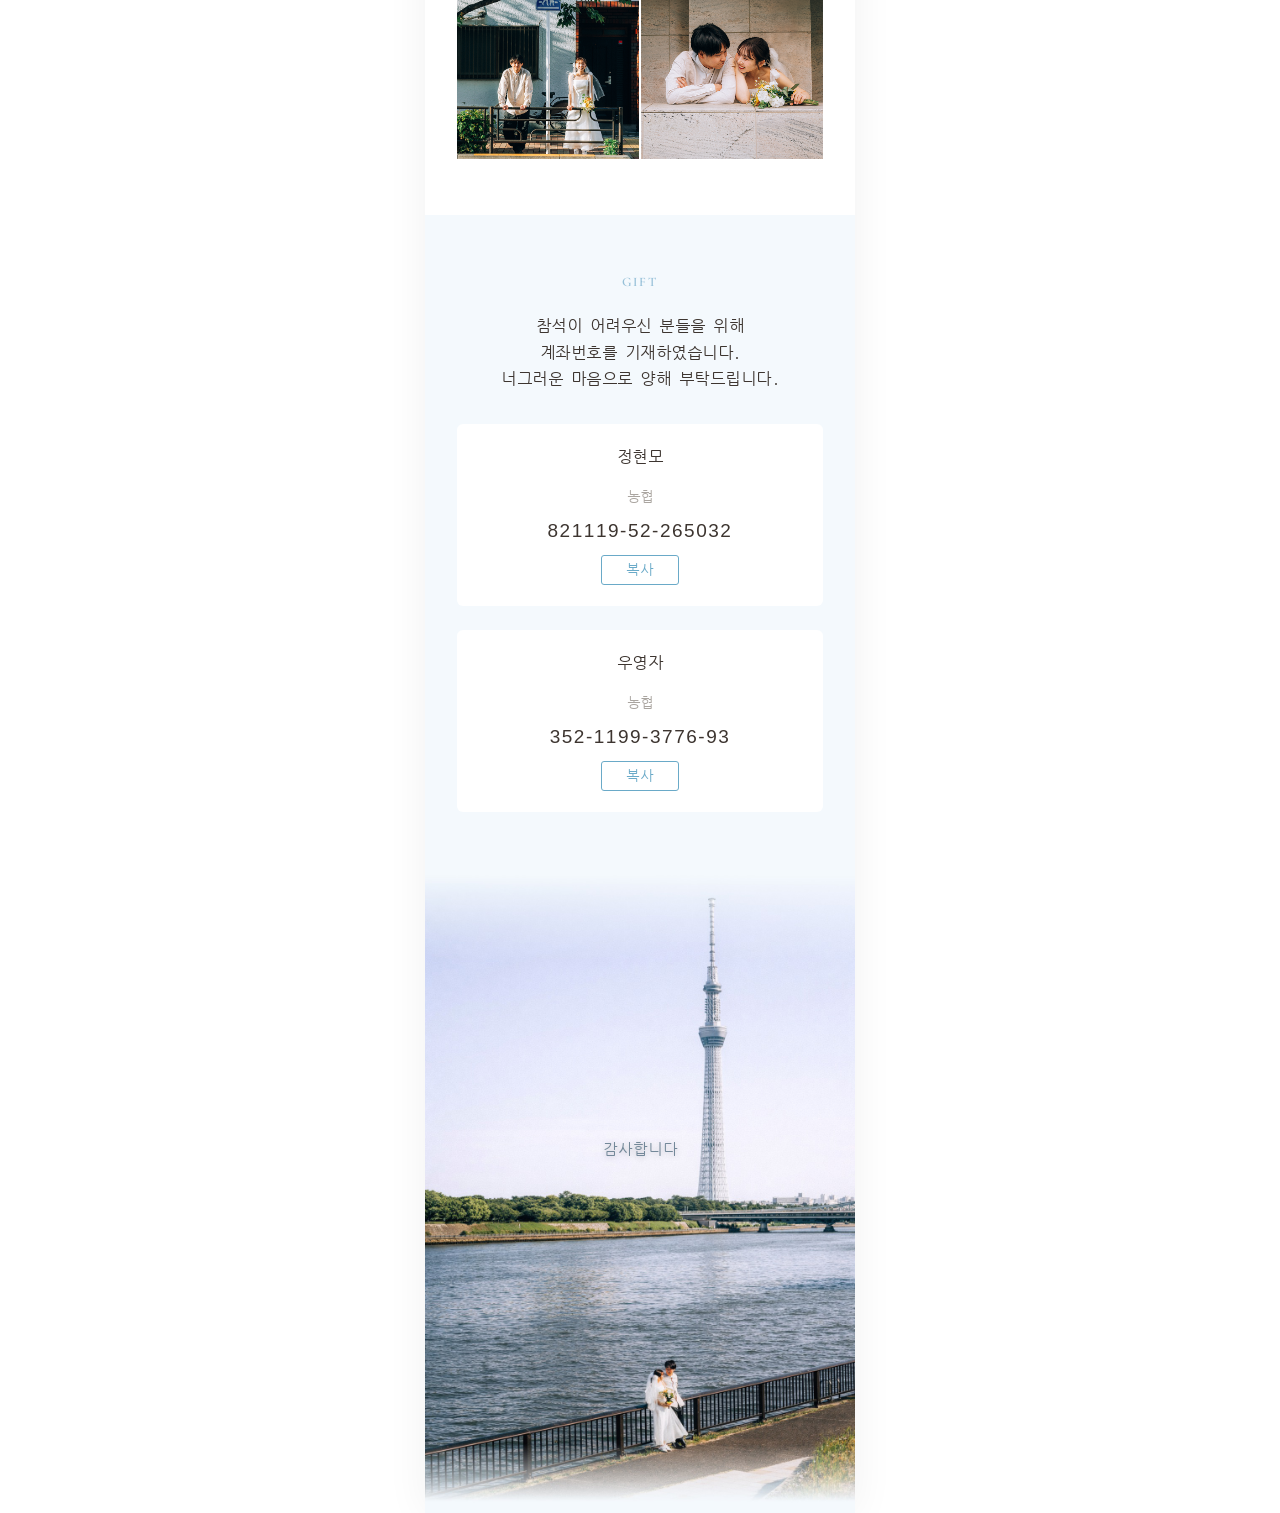
==== commit eff1276b: "fix: location-name line-height 1.7" ====
--- a/src/index.html
+++ b/src/index.html
@@ -15,7 +15,7 @@
   <link rel="preconnect" href="https://fonts.googleapis.com">
   <link rel="preconnect" href="https://fonts.gstatic.com" crossorigin>
   <link href="https://fonts.googleapis.com/css2?family=Cormorant+Garamond:ital,wght@0,300;0,400;0,500;1,300&family=Corben:wght@400;700&display=swap" rel="stylesheet">
-  <link rel="stylesheet" href="style.css?v=34">
+  <link rel="stylesheet" href="style.css?v=35">
 </head>
 <body>
   <div class="wrapper">
--- a/src/style.css
+++ b/src/style.css
@@ -492,7 +492,7 @@
   font-weight: 400;
   color: #3d3530;
   margin-bottom: 0.2rem;
-  line-height: 1.6;
+  line-height: 1.7;
   letter-spacing: -1px;
 }
 
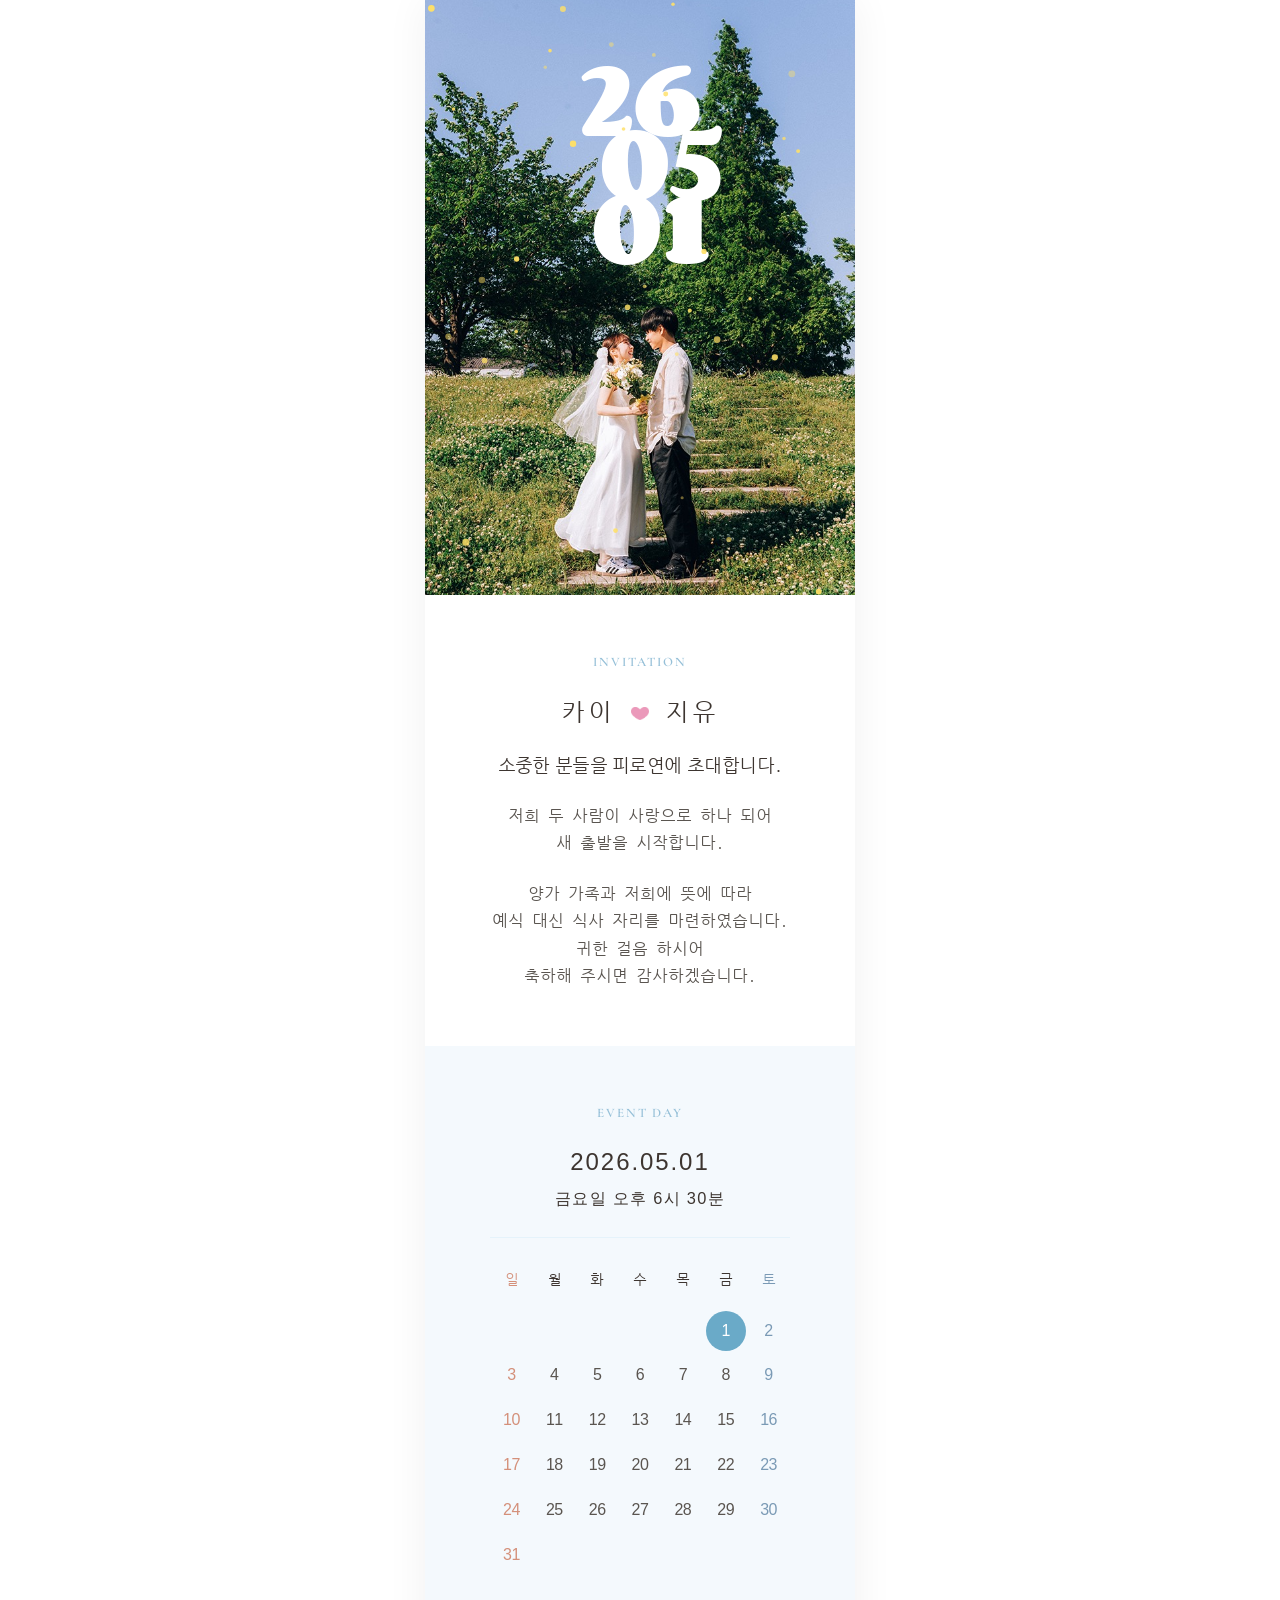
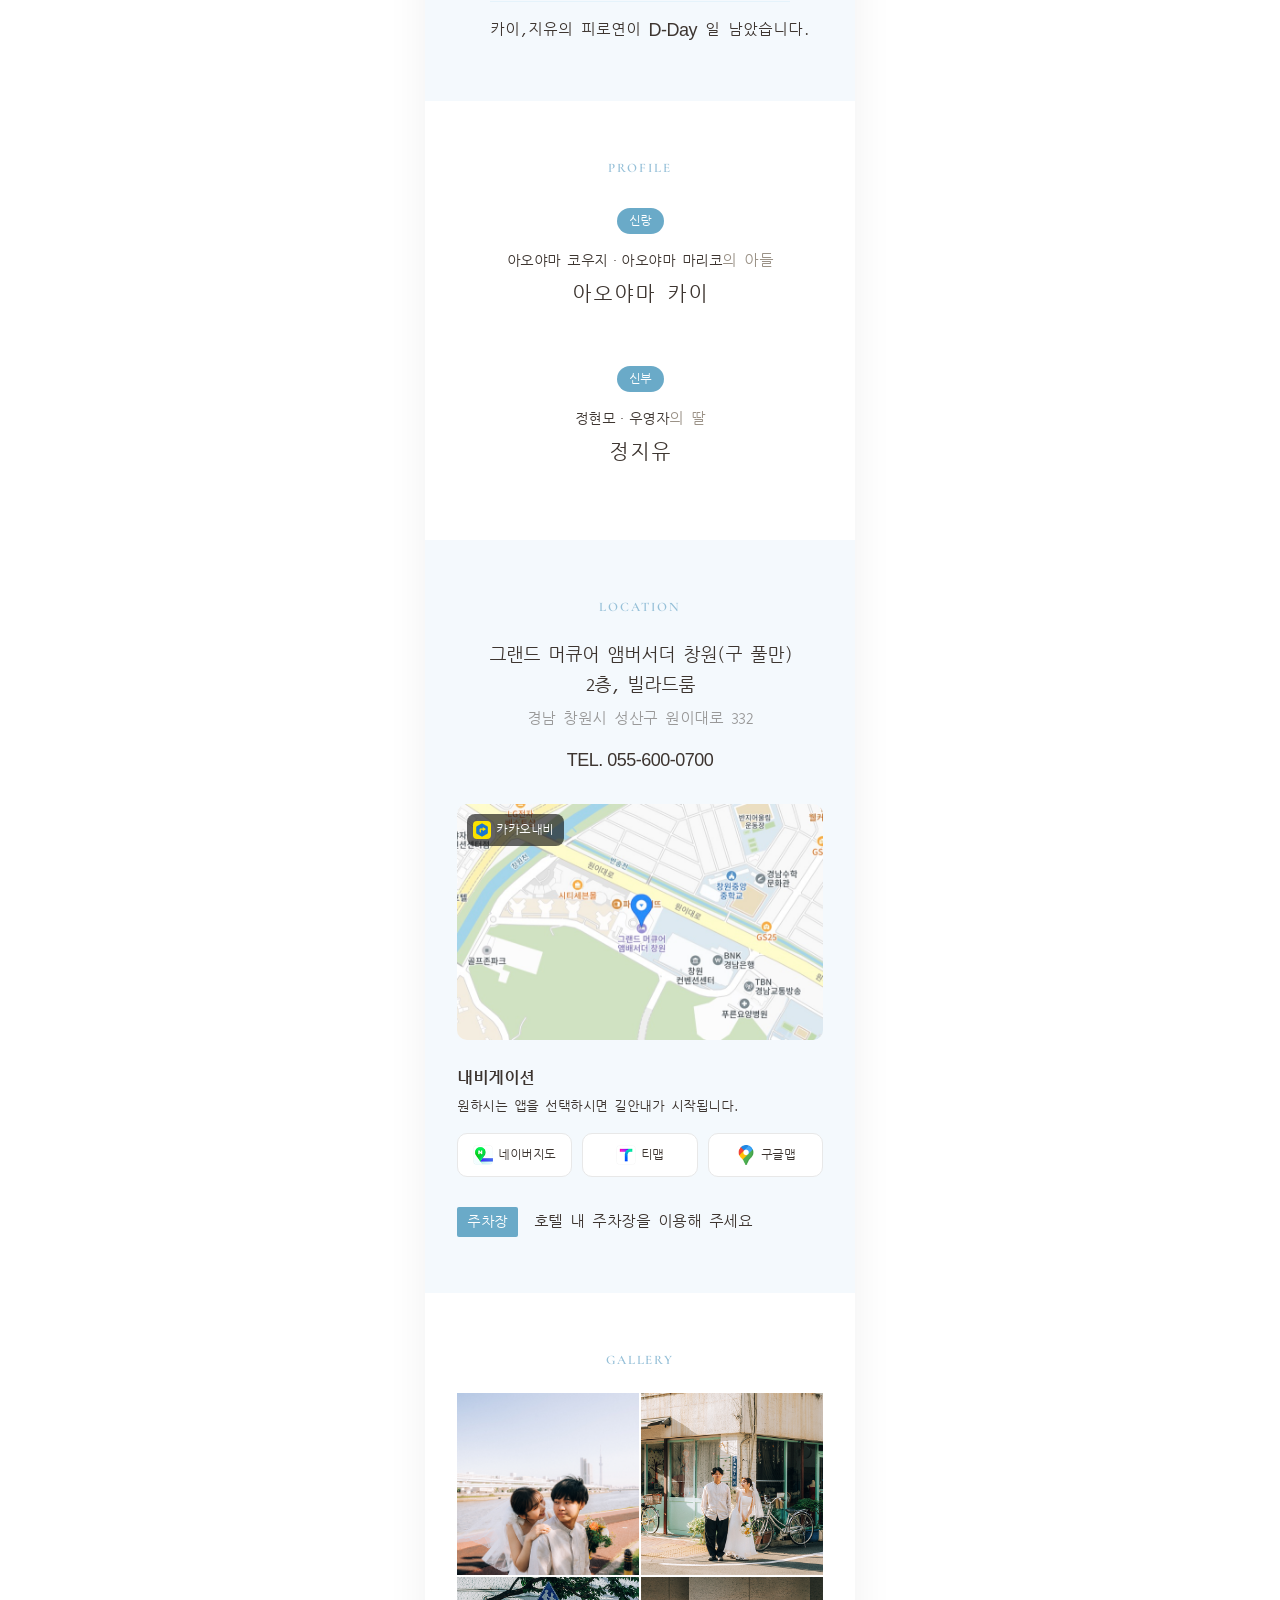
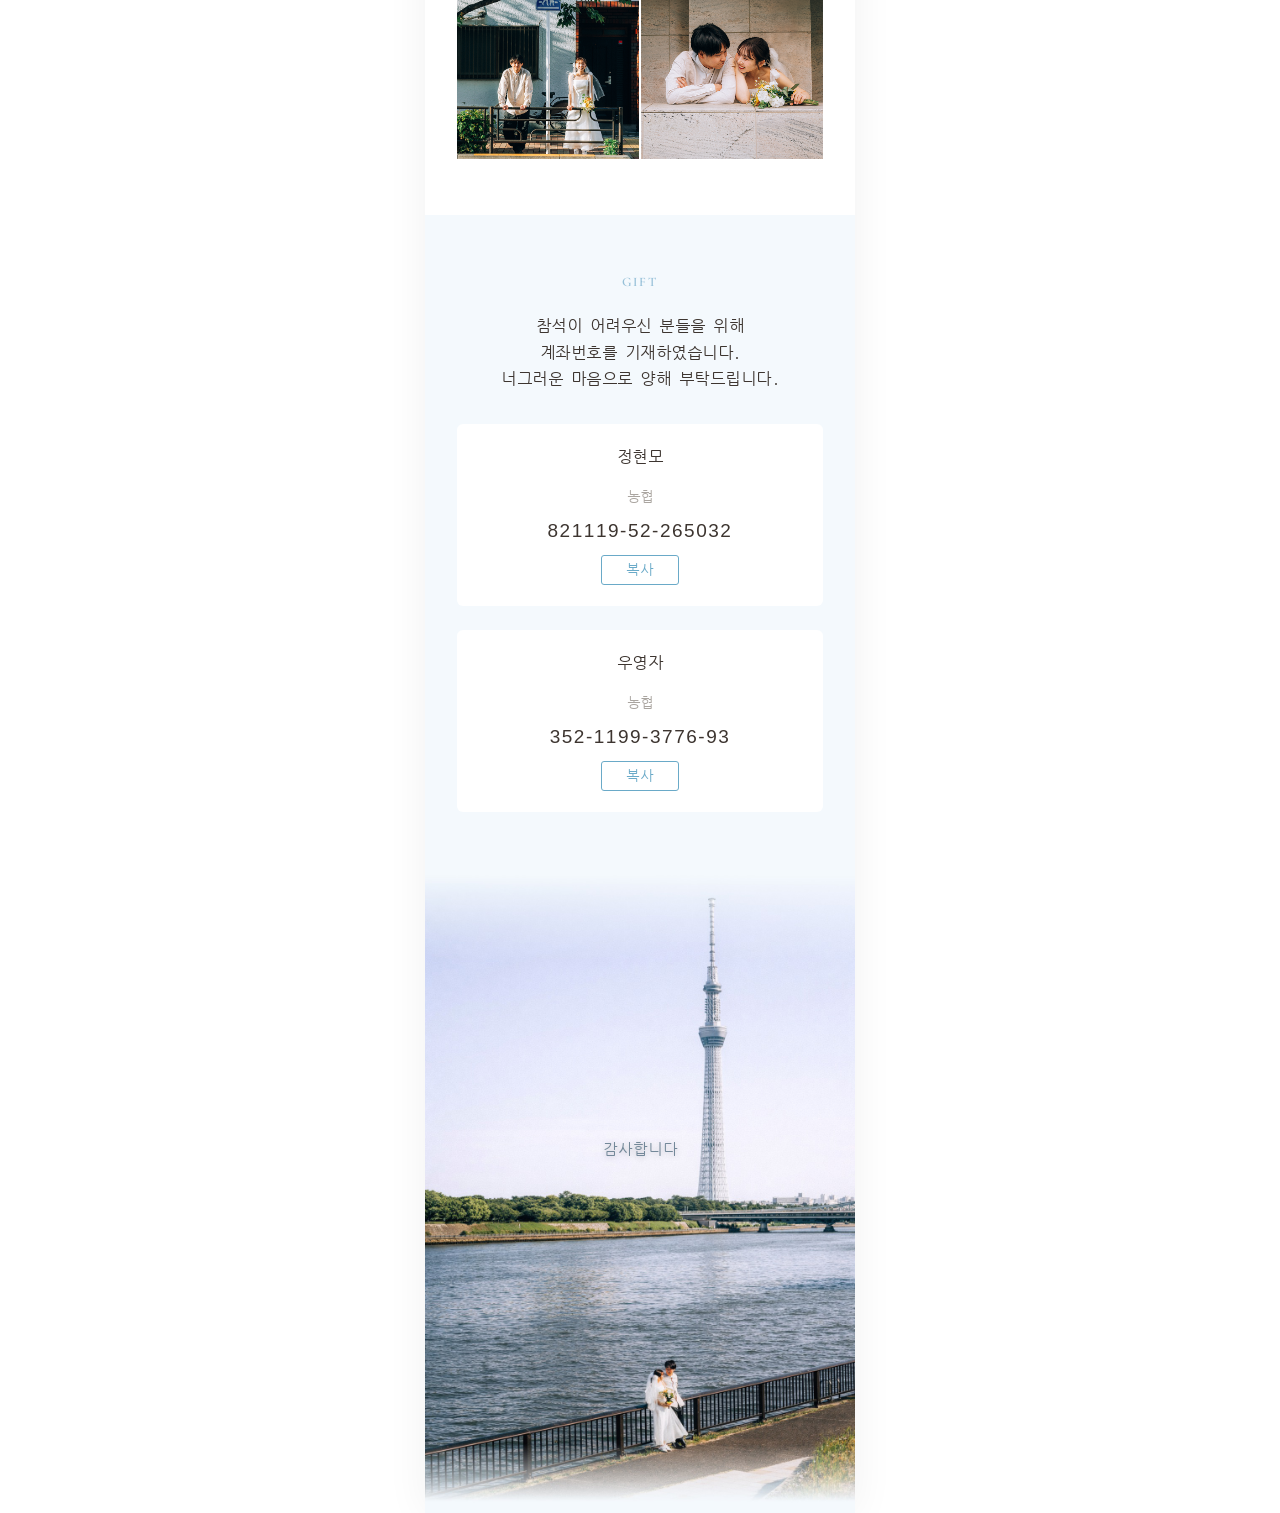
==== commit a334668f: "fix: 파티클 입자 크기 축소 (2.5~5.0 → 1.5~3.5)" ====
--- a/src/index.html
+++ b/src/index.html
@@ -193,6 +193,6 @@
     <img id="lightbox-img" src="" alt="">
   </div>
 
-  <script src="script.js?v=13"></script>
+  <script src="script.js?v=14"></script>
 </body>
 </html>
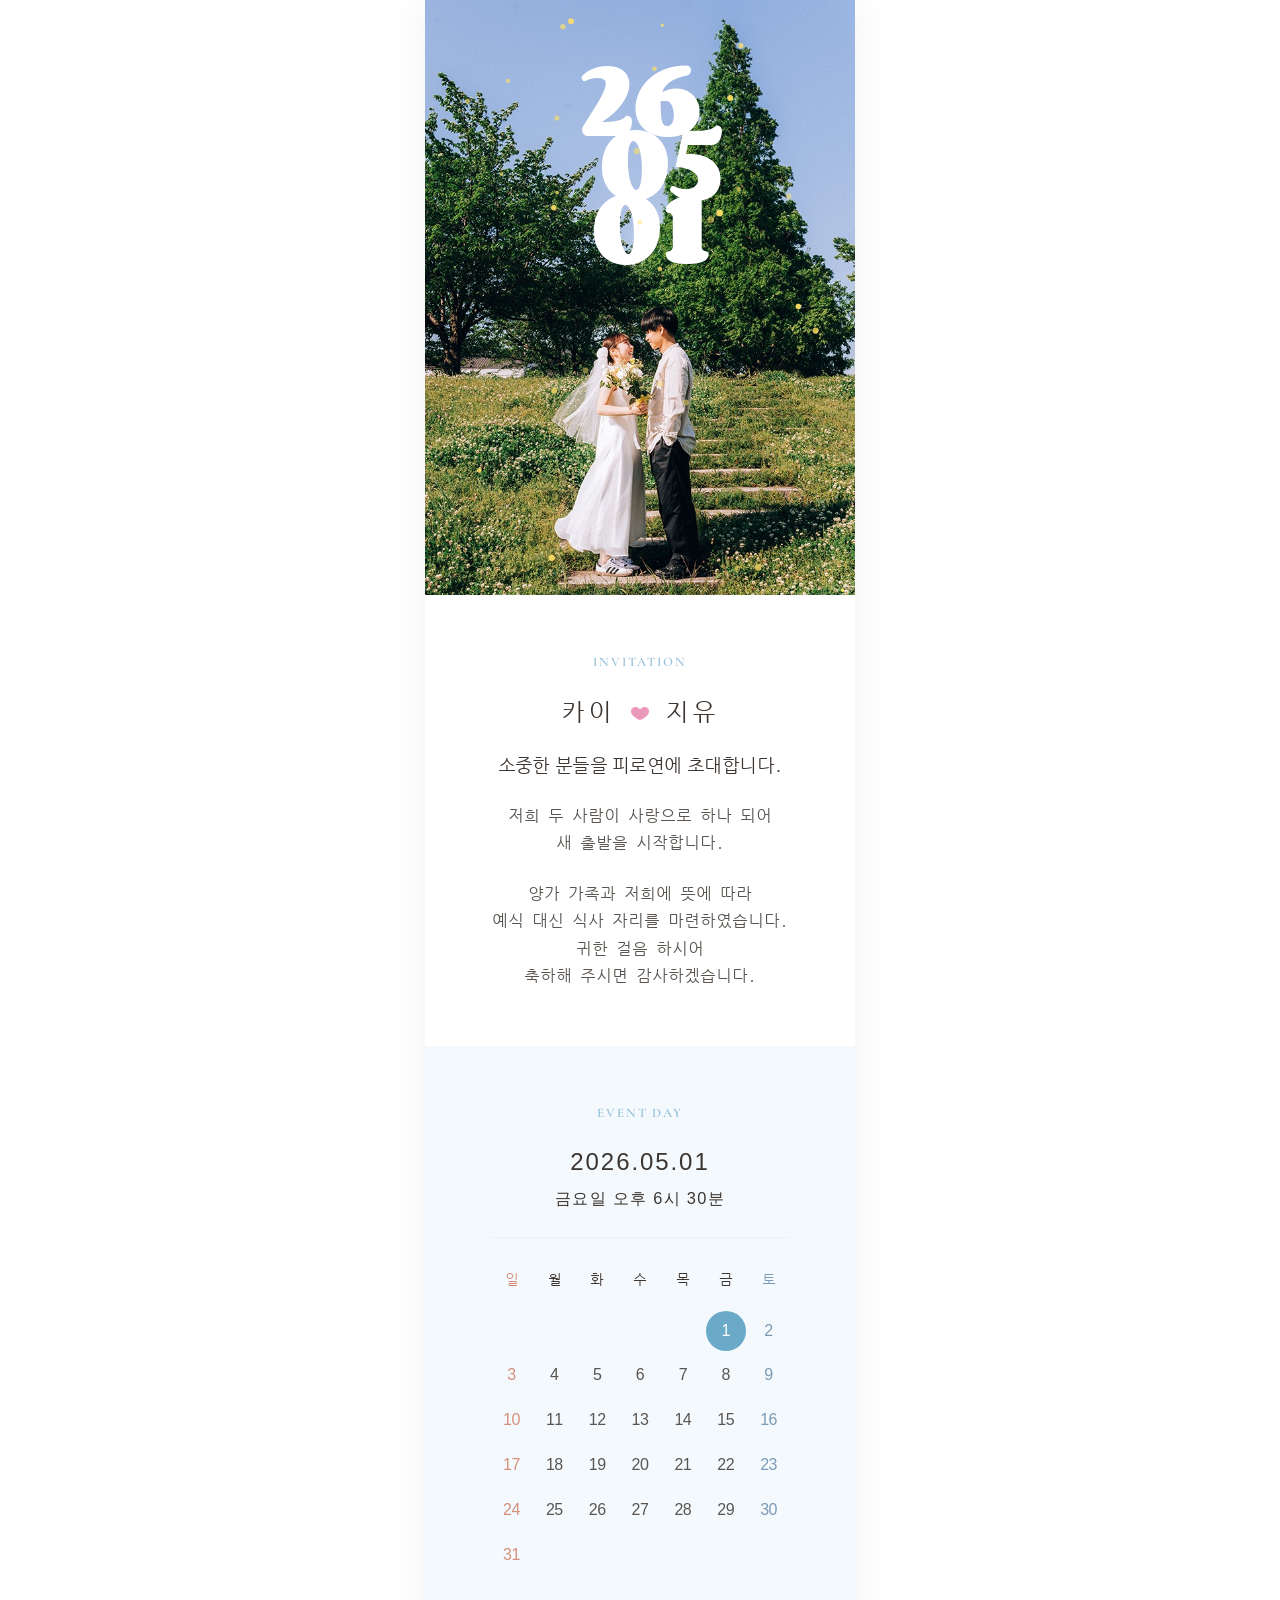
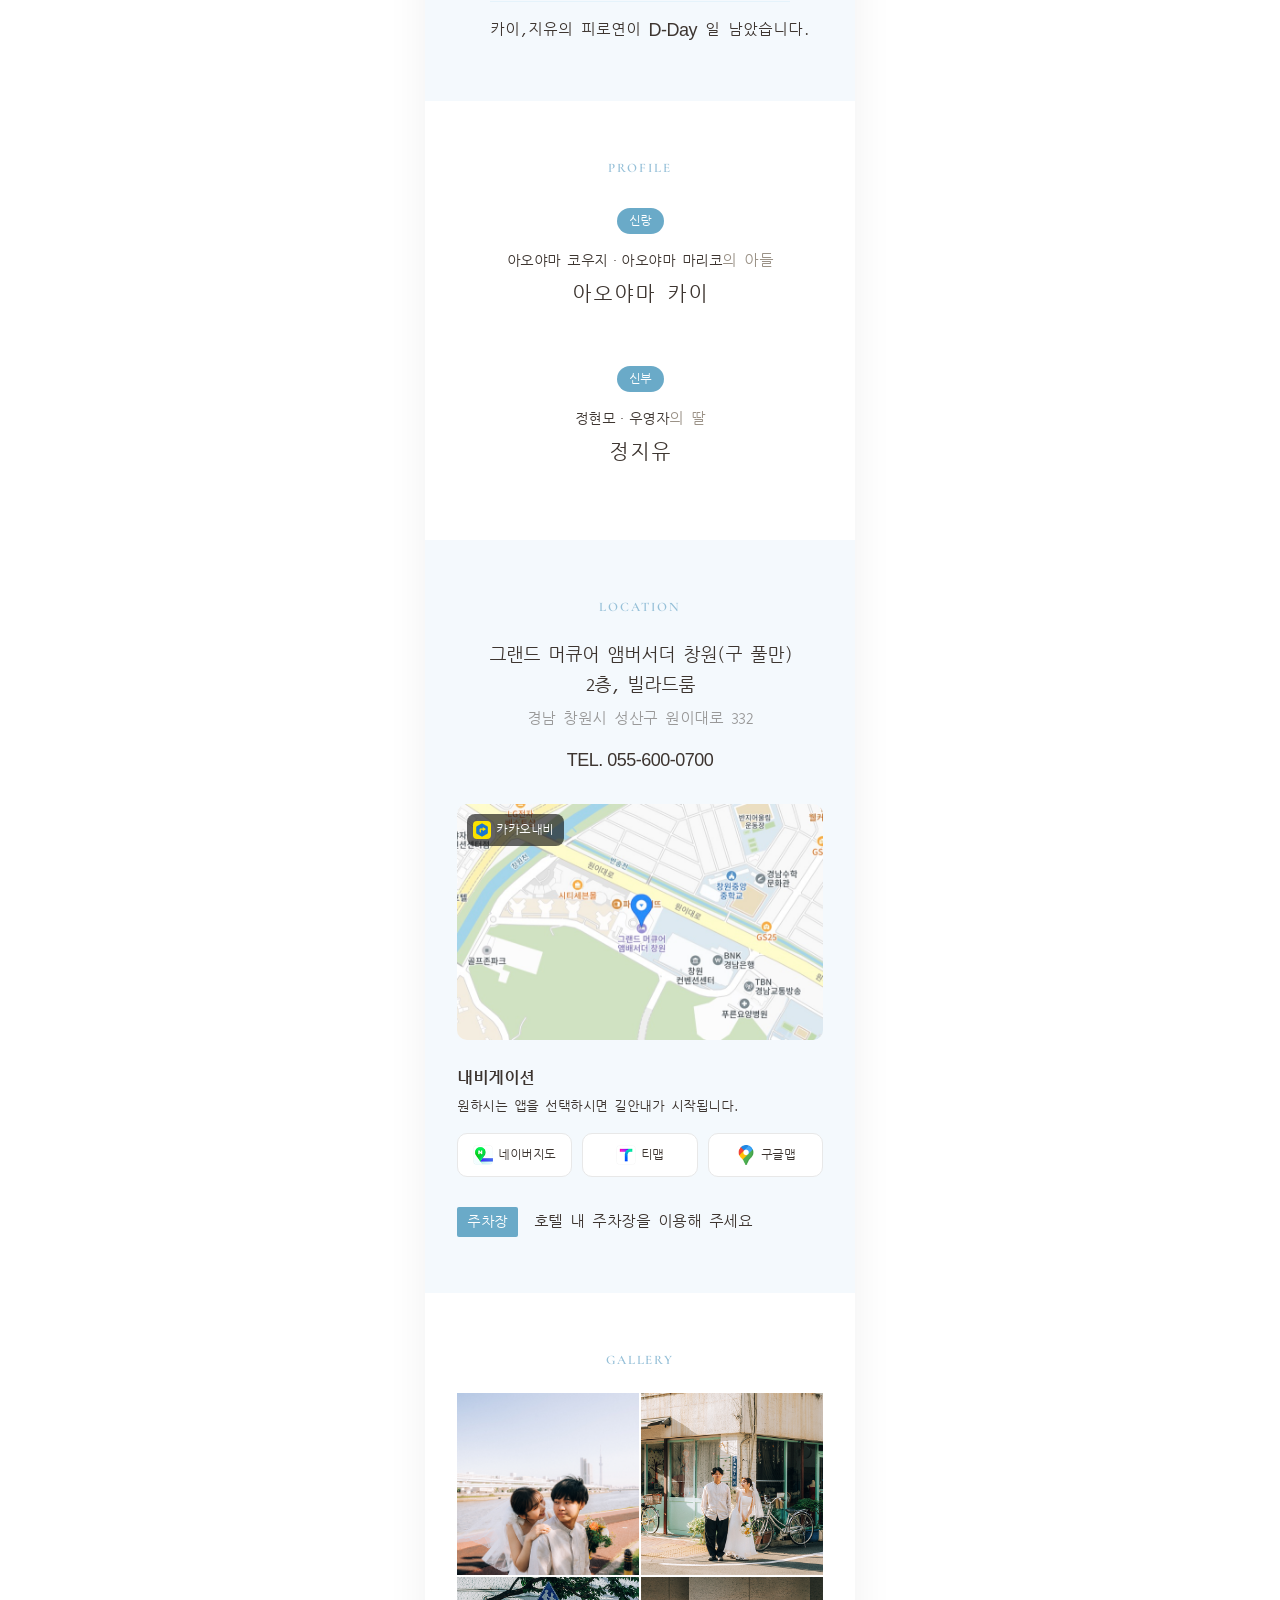
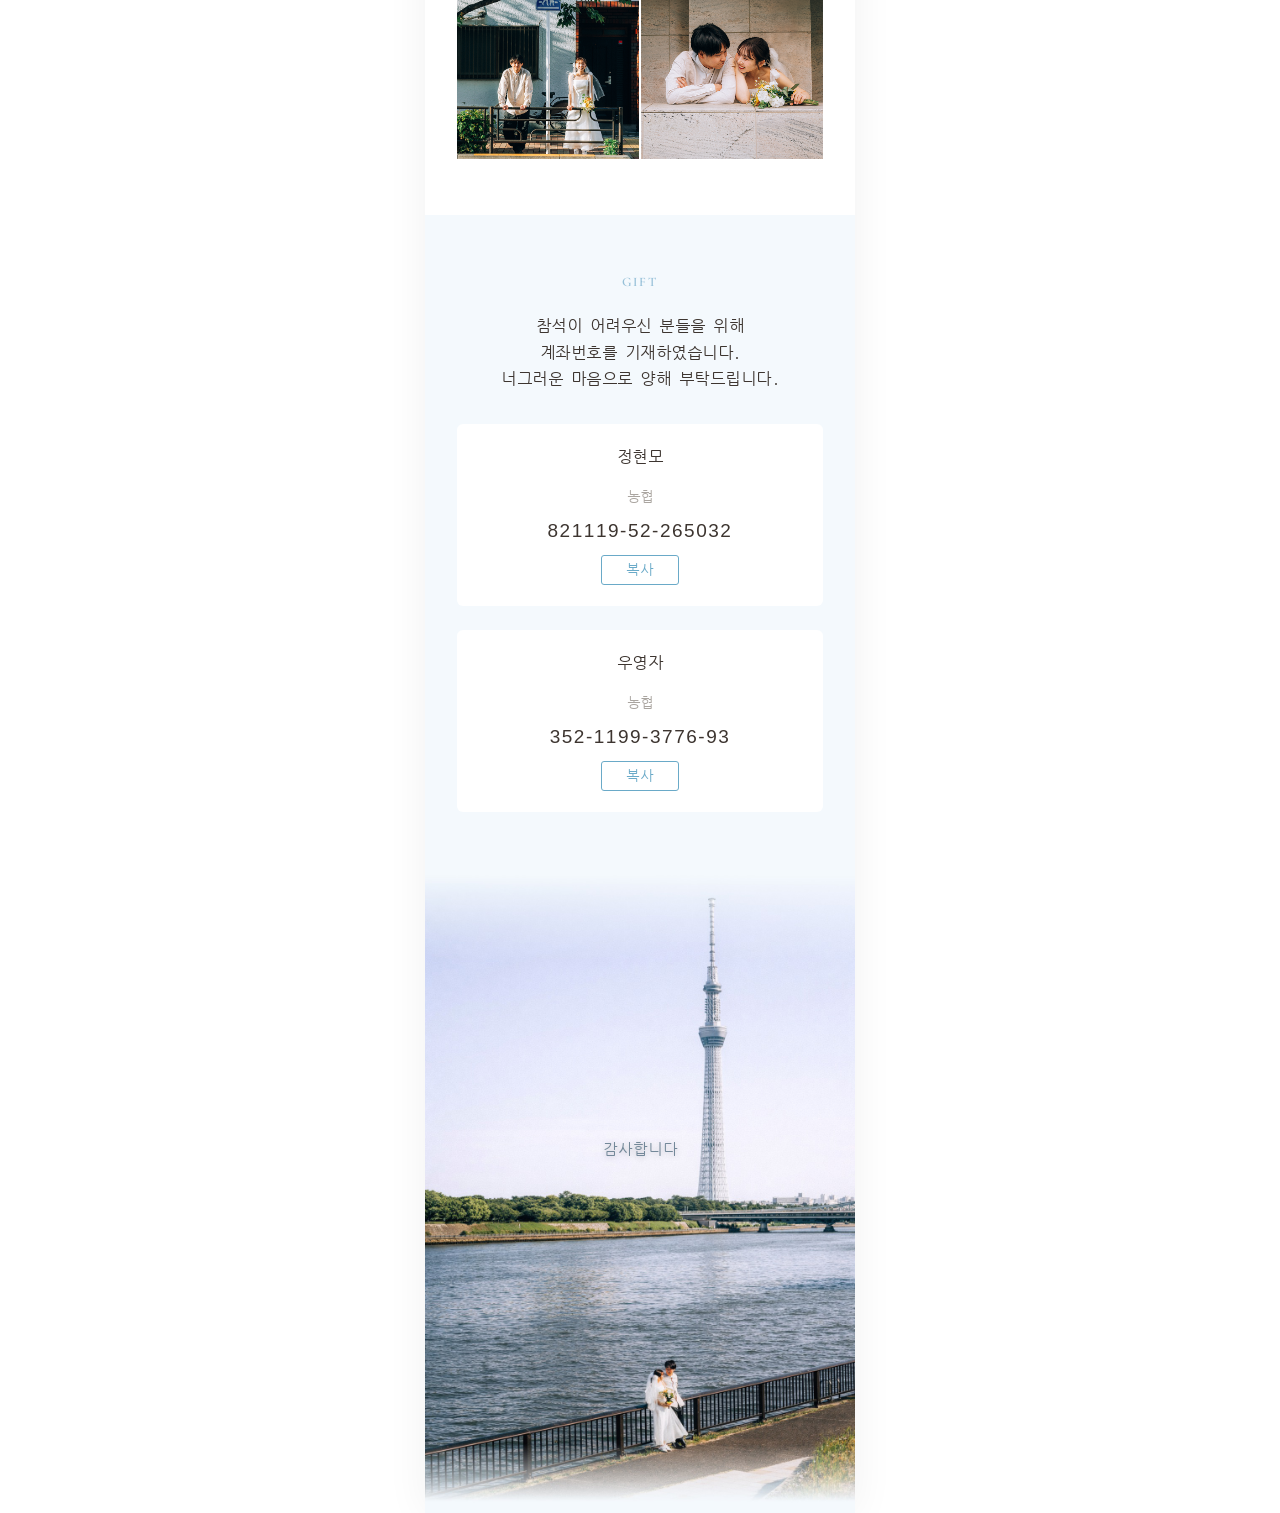
==== commit 1bb342f0: "fix: 파티클 좌우 균등하게 퍼지도록 speedX 조정" ====
--- a/src/index.html
+++ b/src/index.html
@@ -193,6 +193,6 @@
     <img id="lightbox-img" src="" alt="">
   </div>
 
-  <script src="script.js?v=14"></script>
+  <script src="script.js?v=15"></script>
 </body>
 </html>
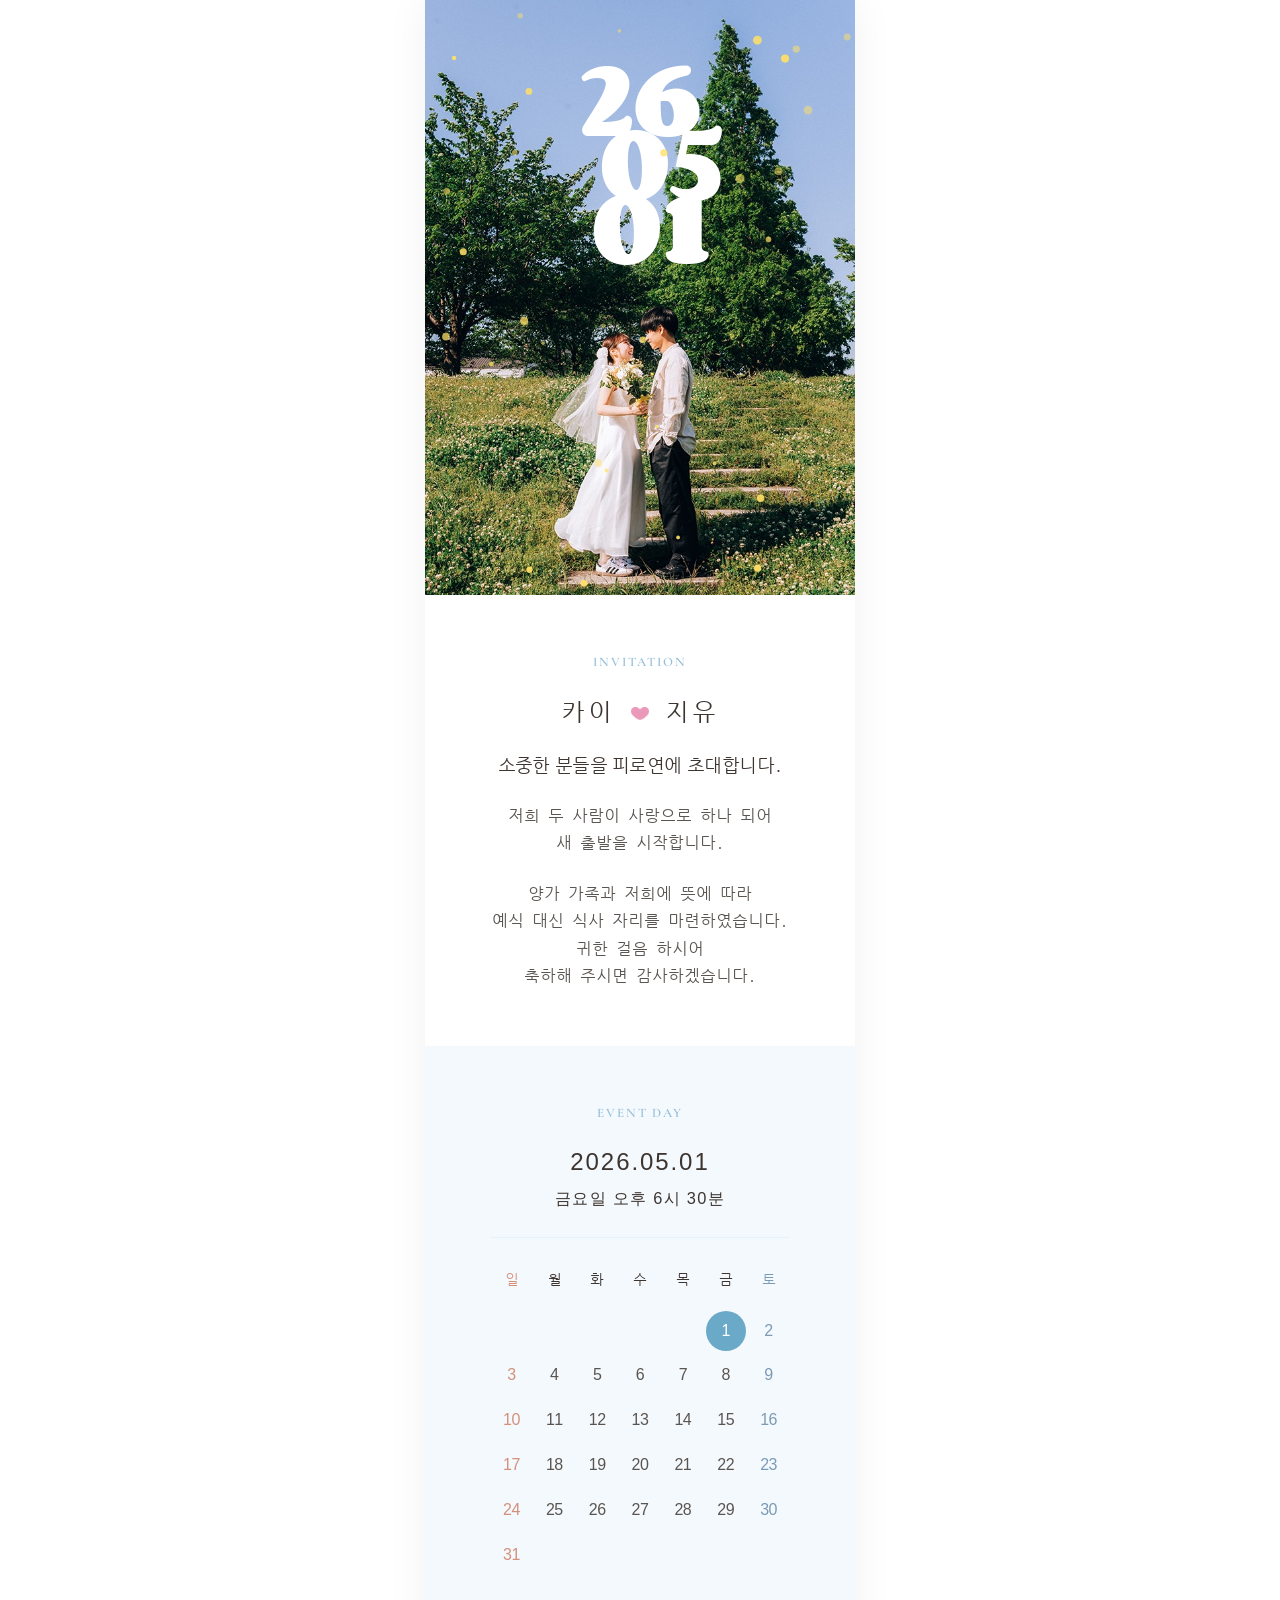
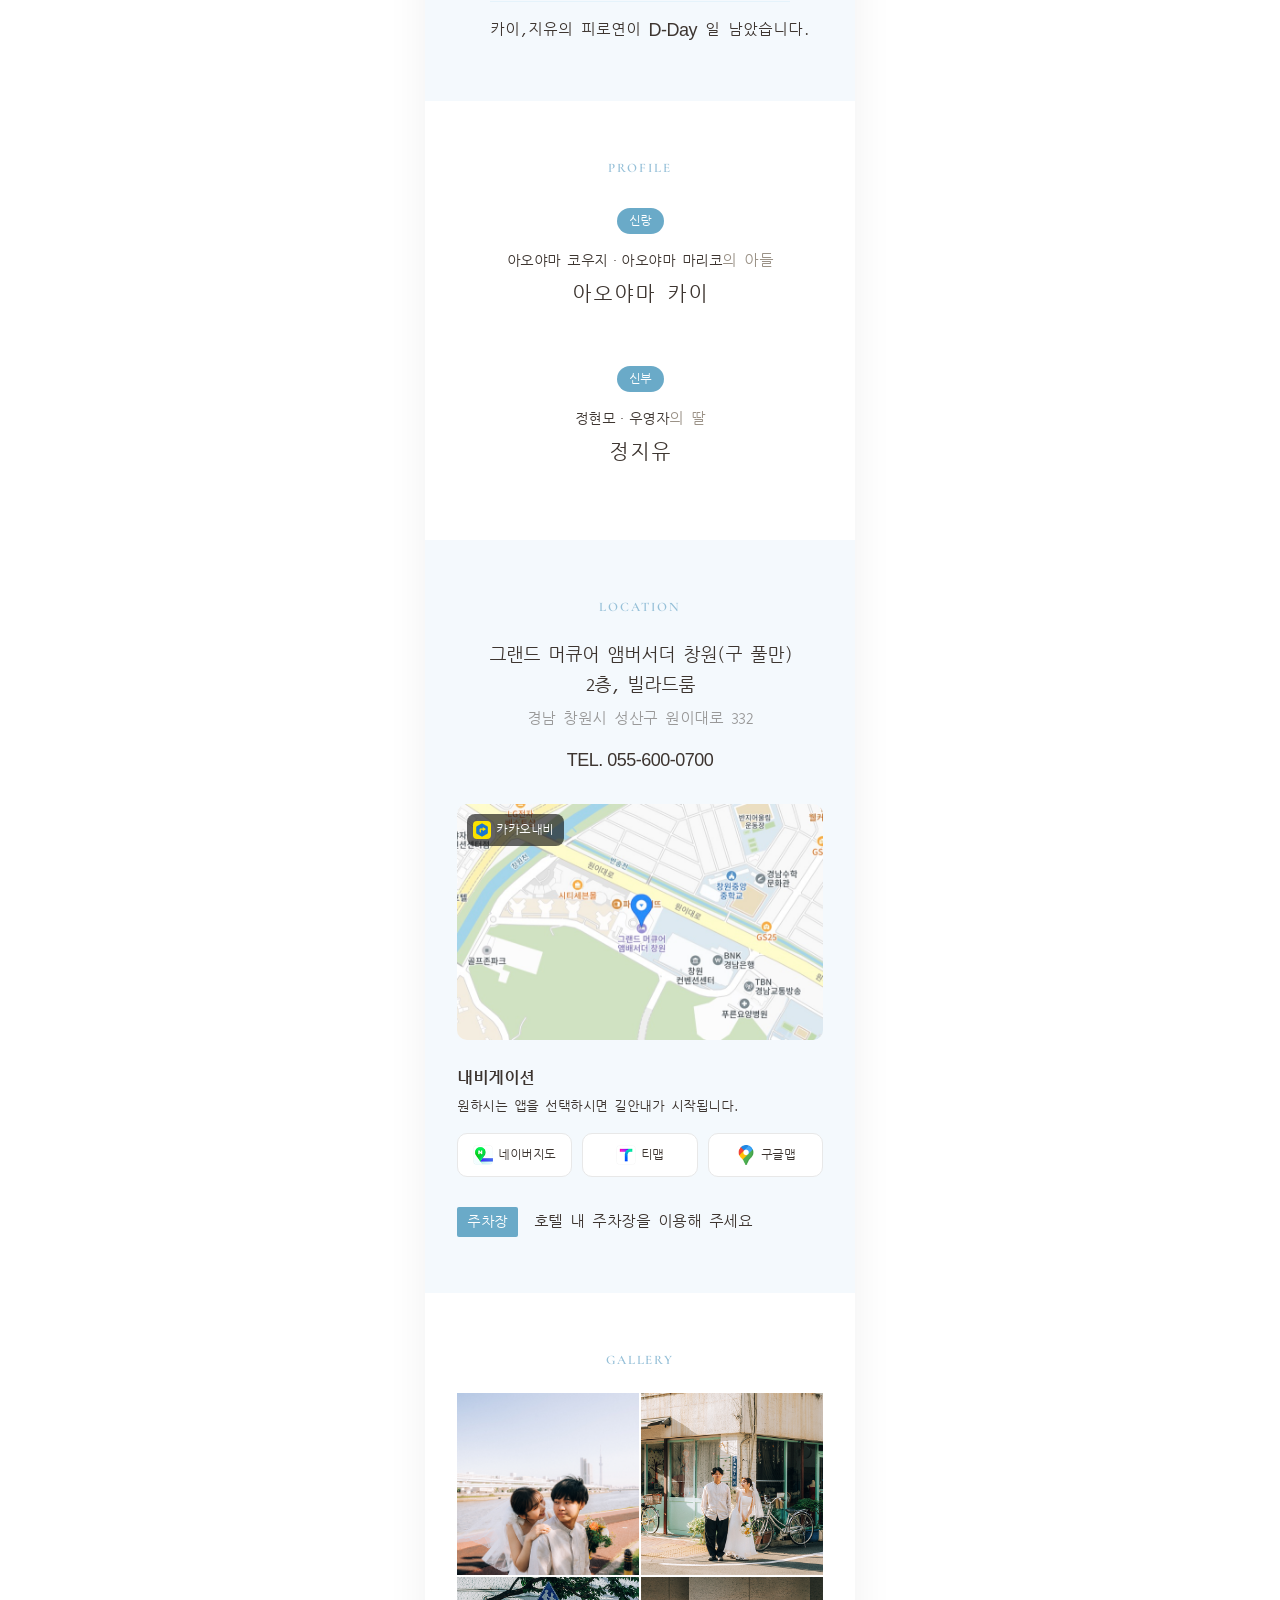
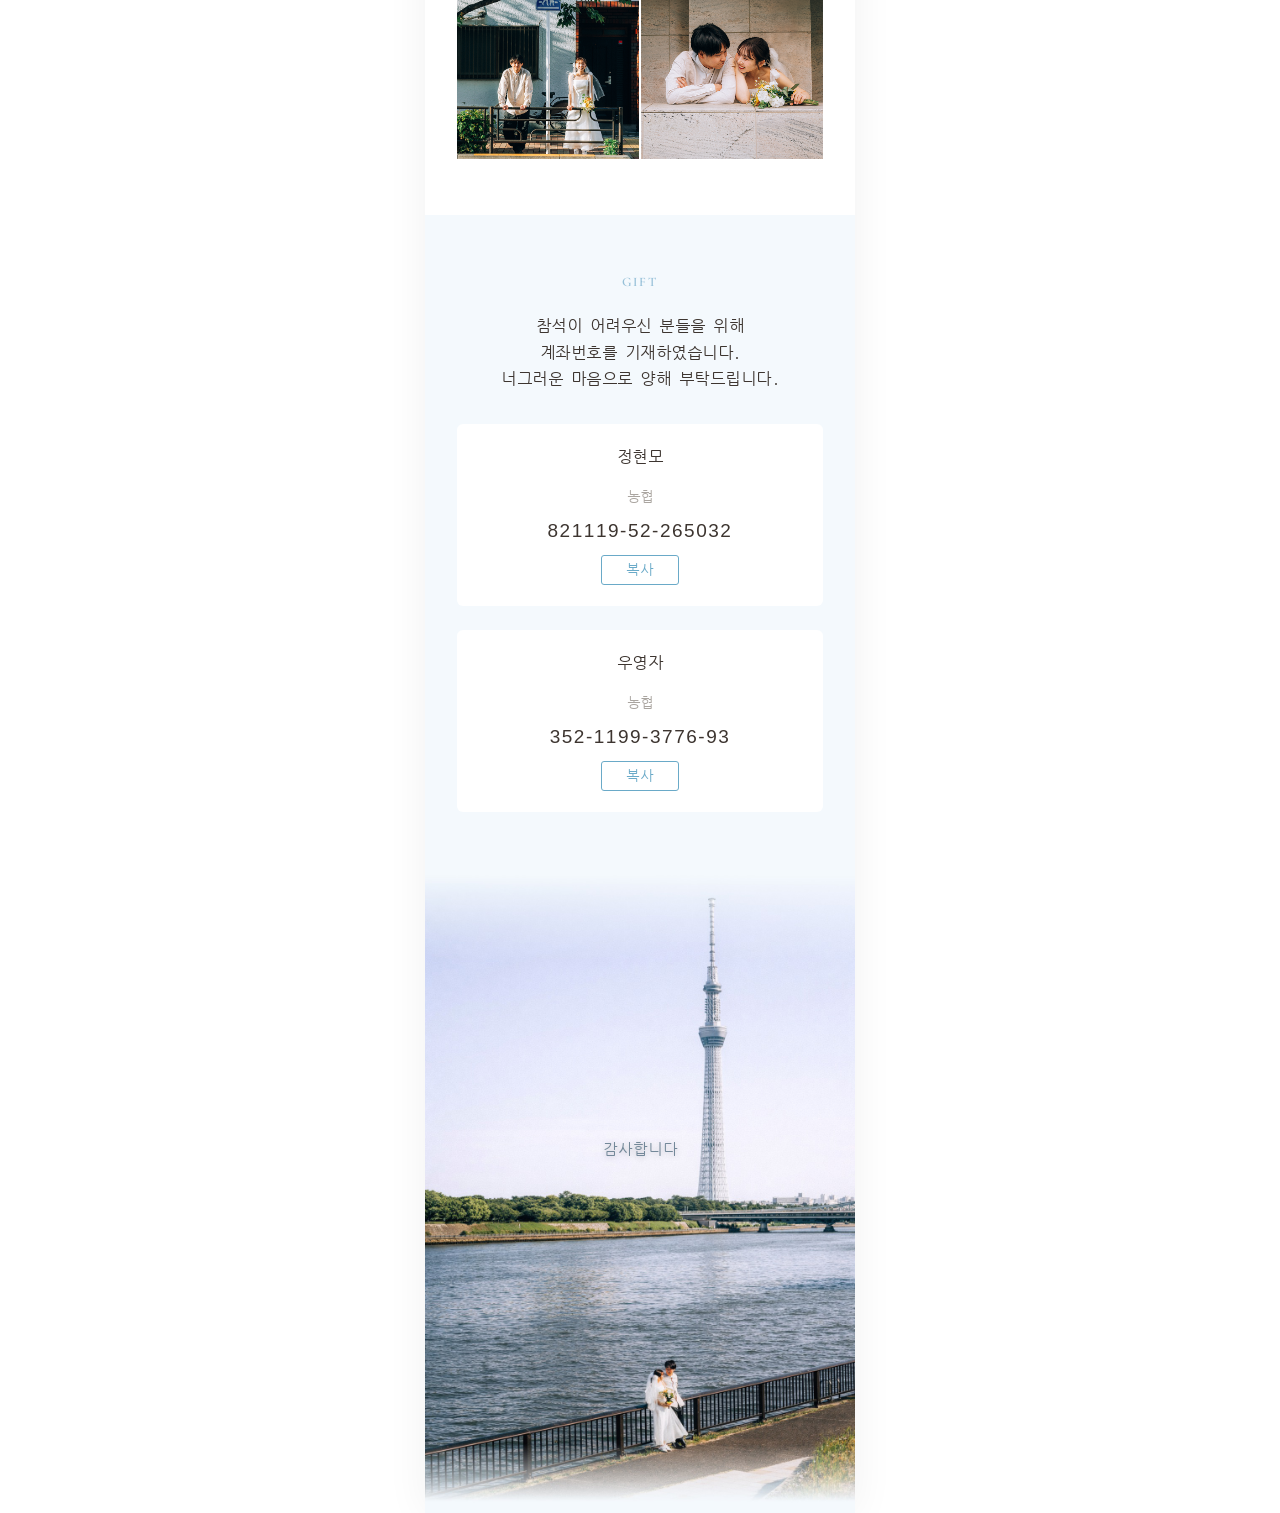
==== commit 75ca90d9: "fix: 파티클 size 1.5~4.5" ====
--- a/src/index.html
+++ b/src/index.html
@@ -193,6 +193,6 @@
     <img id="lightbox-img" src="" alt="">
   </div>
 
-  <script src="script.js?v=15"></script>
+  <script src="script.js?v=16"></script>
 </body>
 </html>
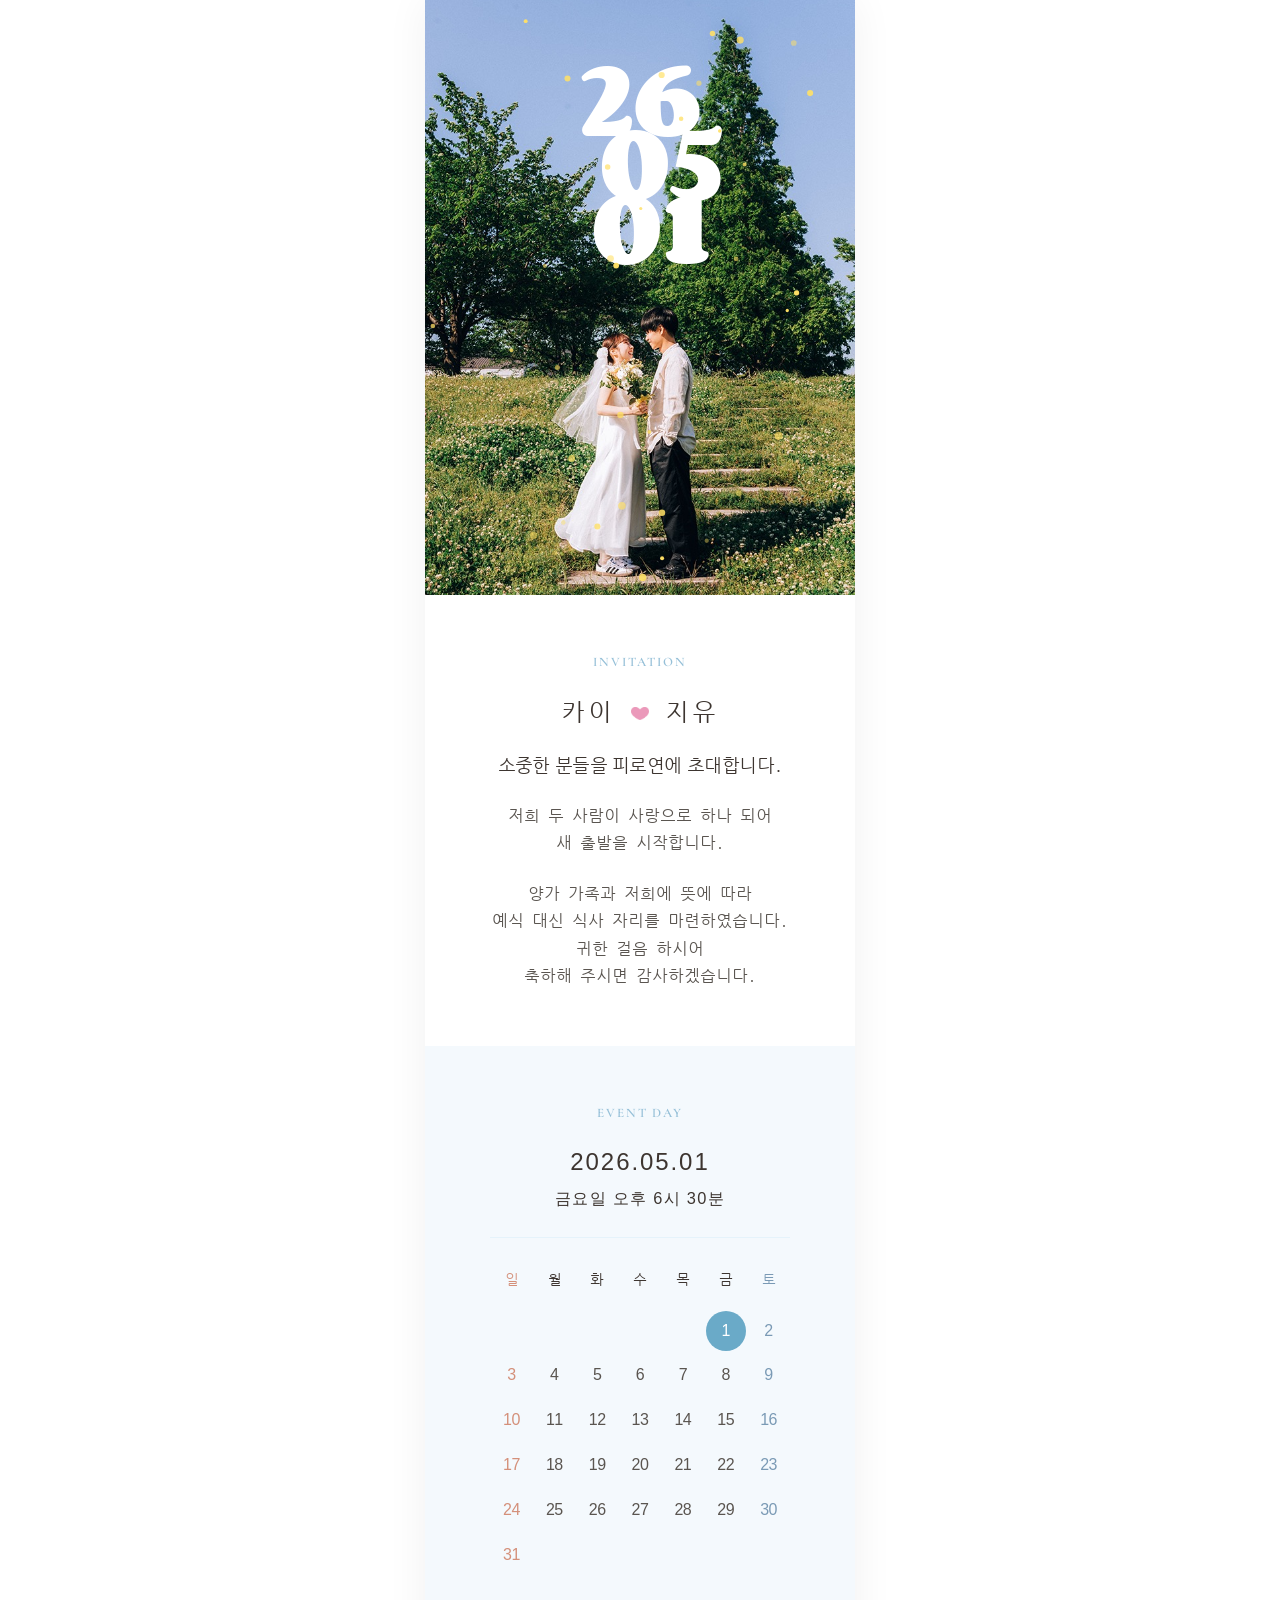
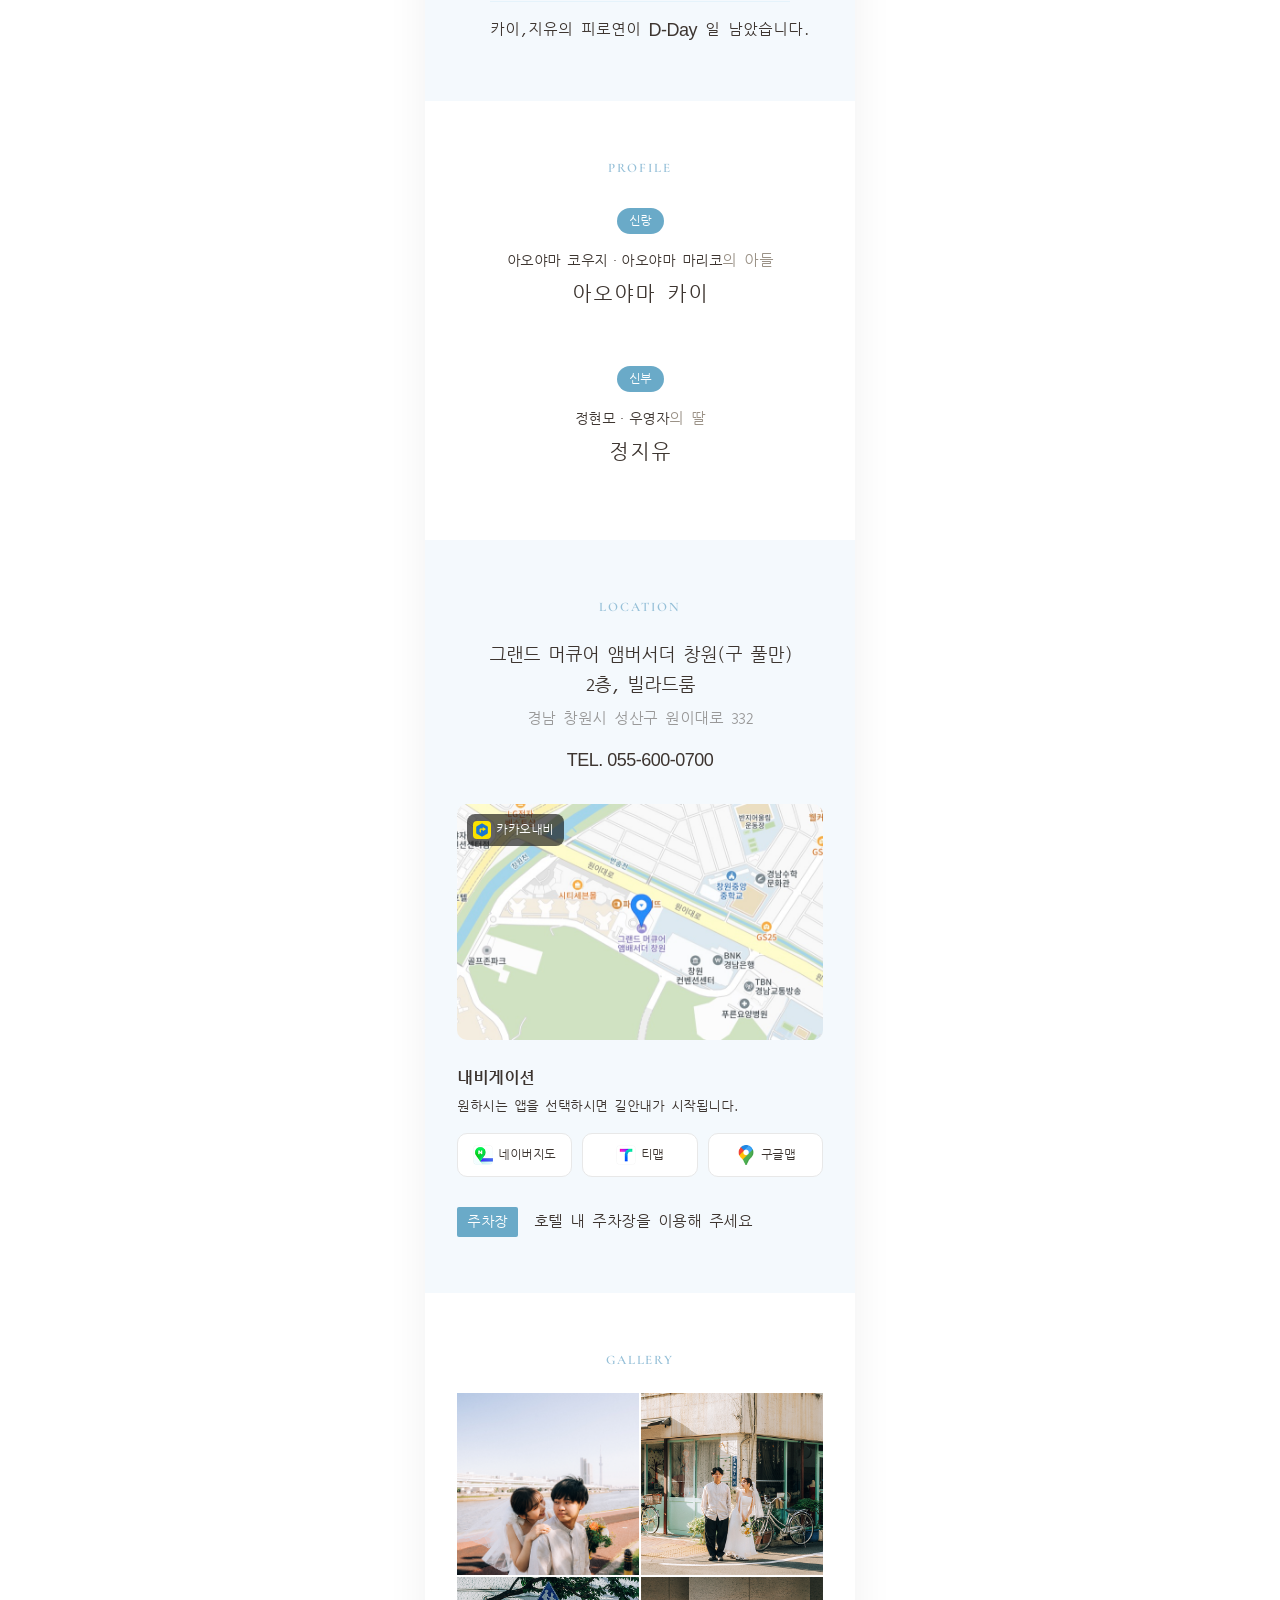
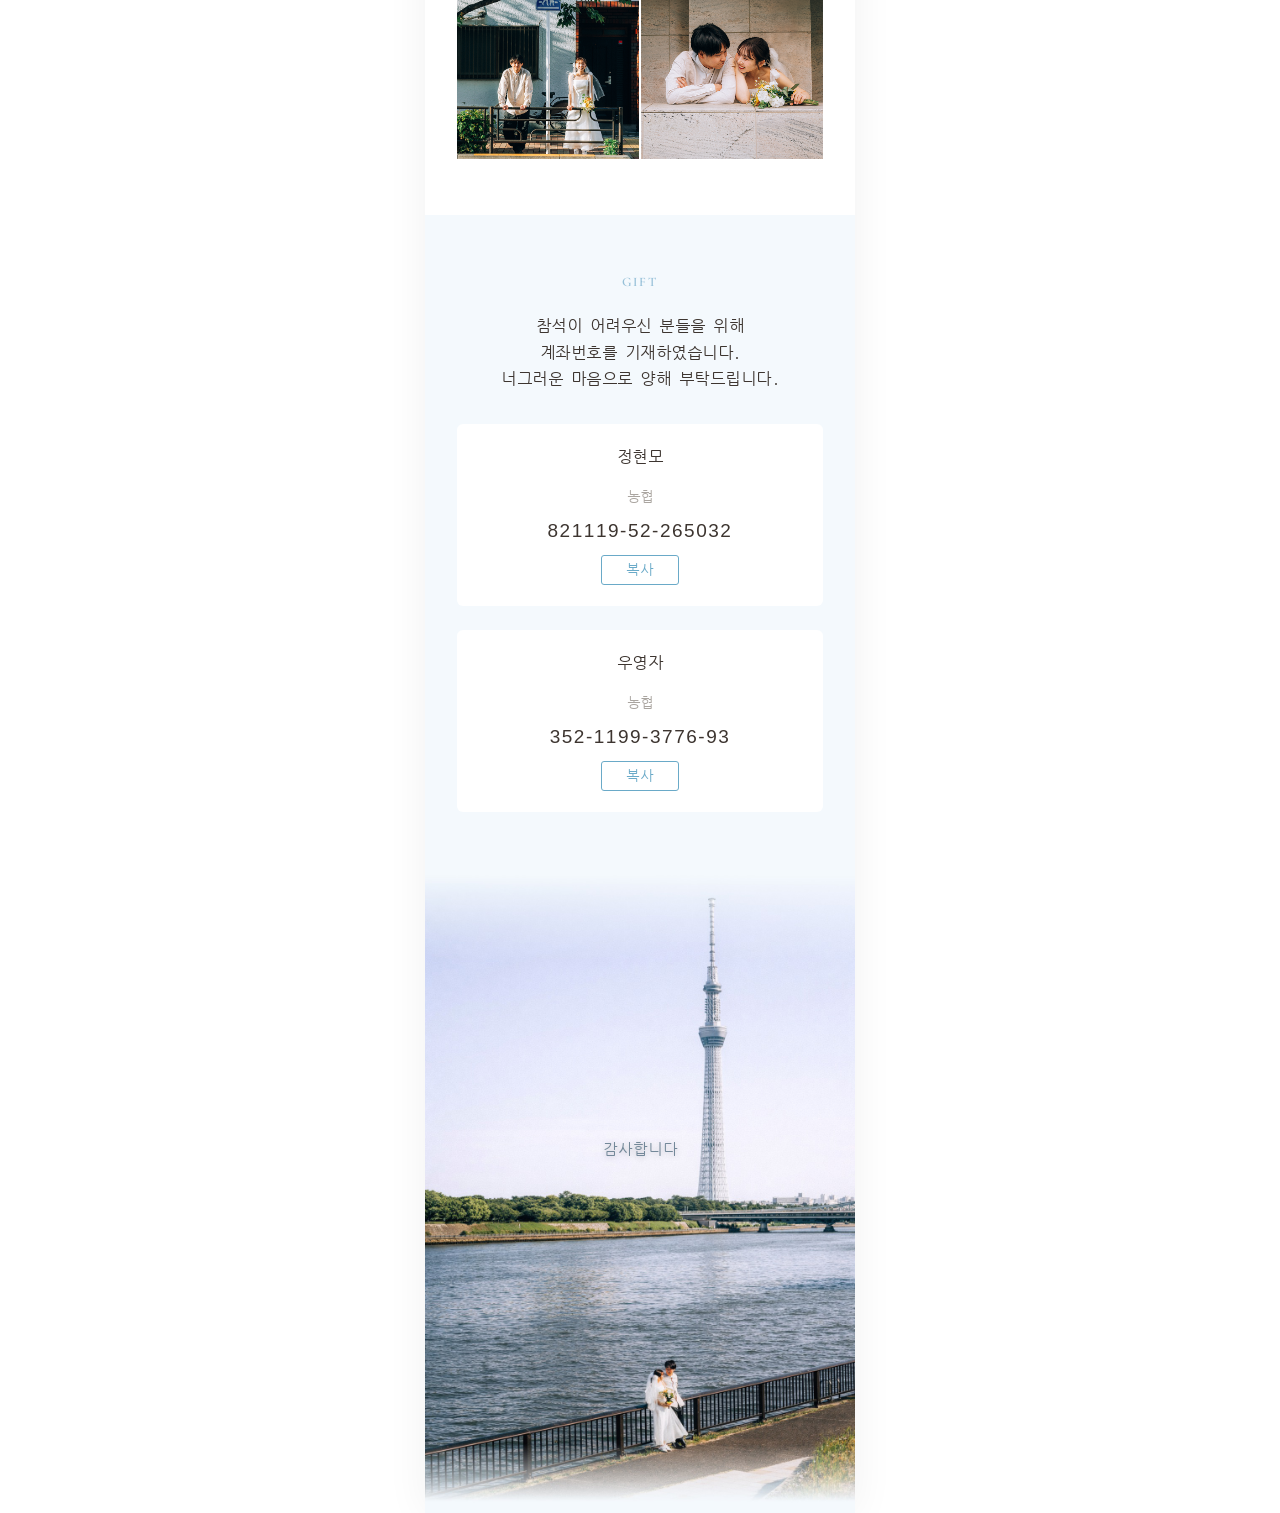
==== commit 22c4b541: "fix: 파티클 size 1.5~4.0" ====
--- a/src/index.html
+++ b/src/index.html
@@ -193,6 +193,6 @@
     <img id="lightbox-img" src="" alt="">
   </div>
 
-  <script src="script.js?v=16"></script>
+  <script src="script.js?v=17"></script>
 </body>
 </html>
